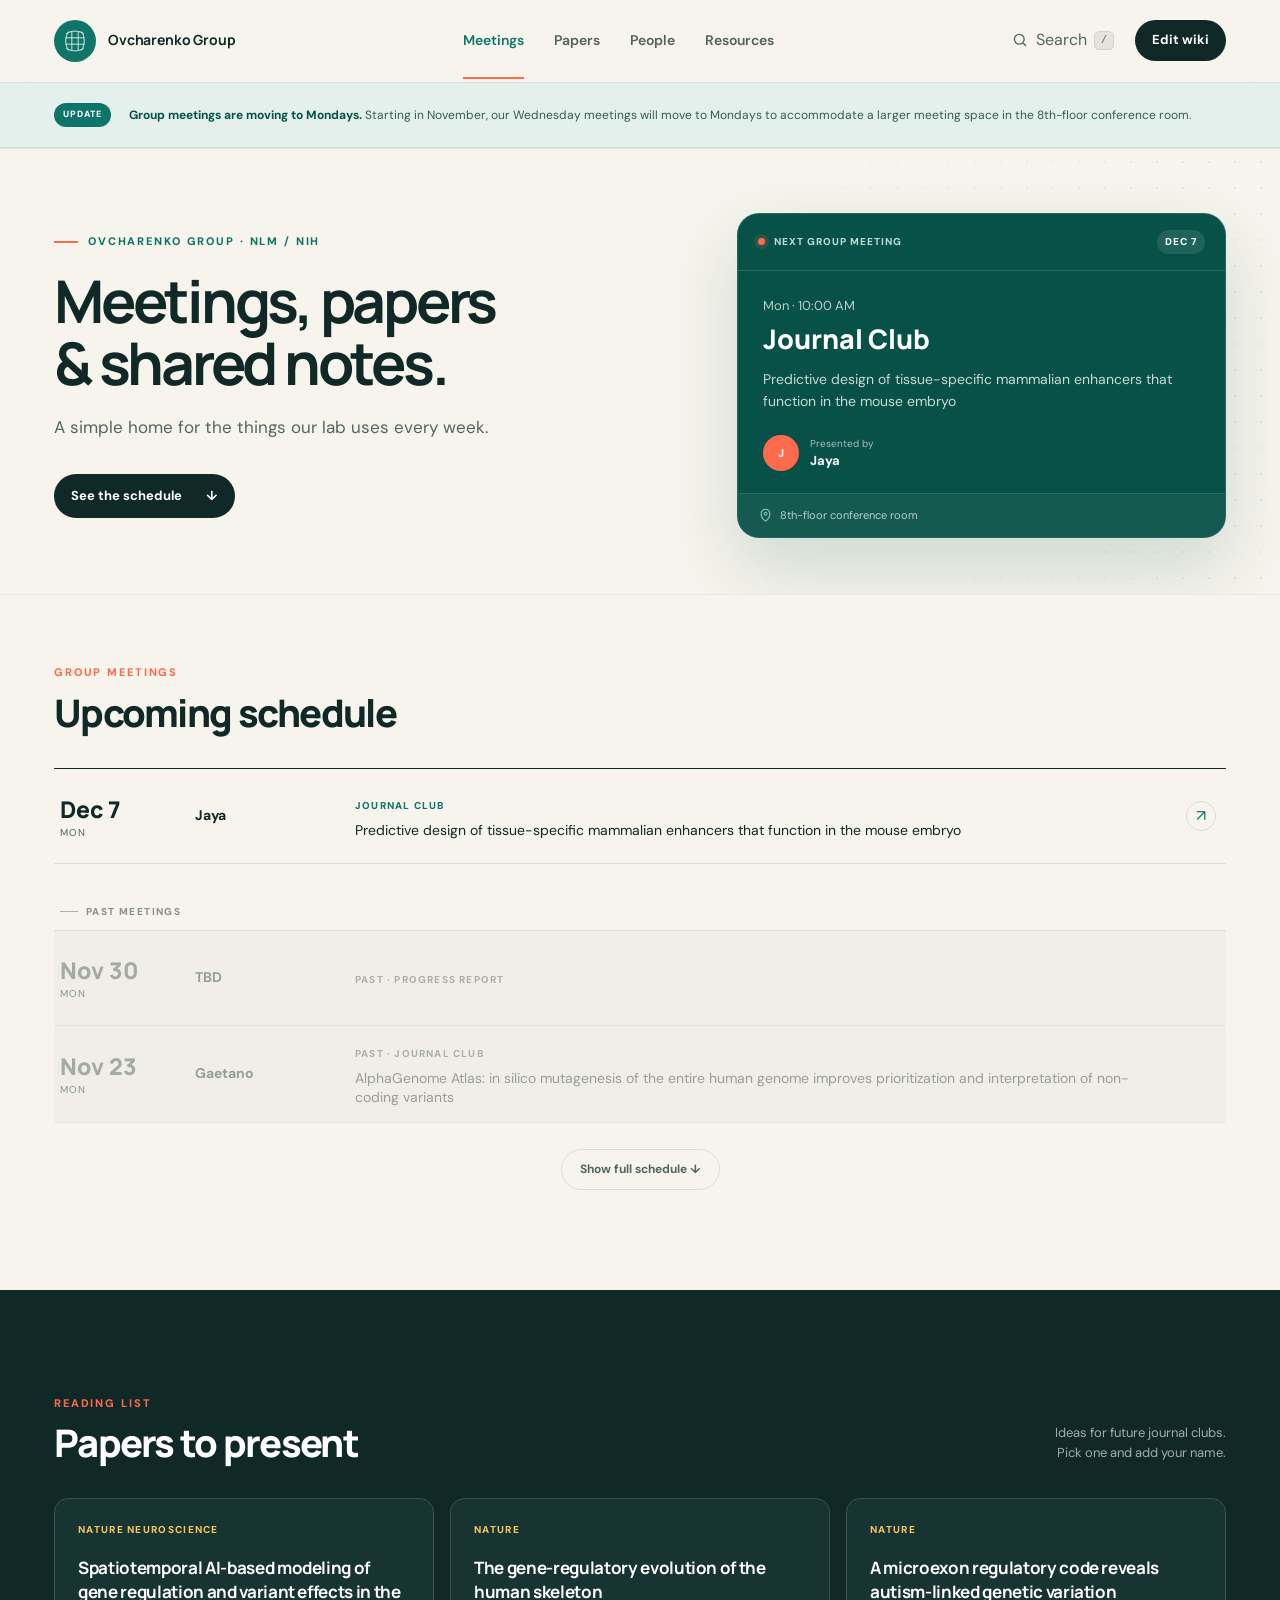
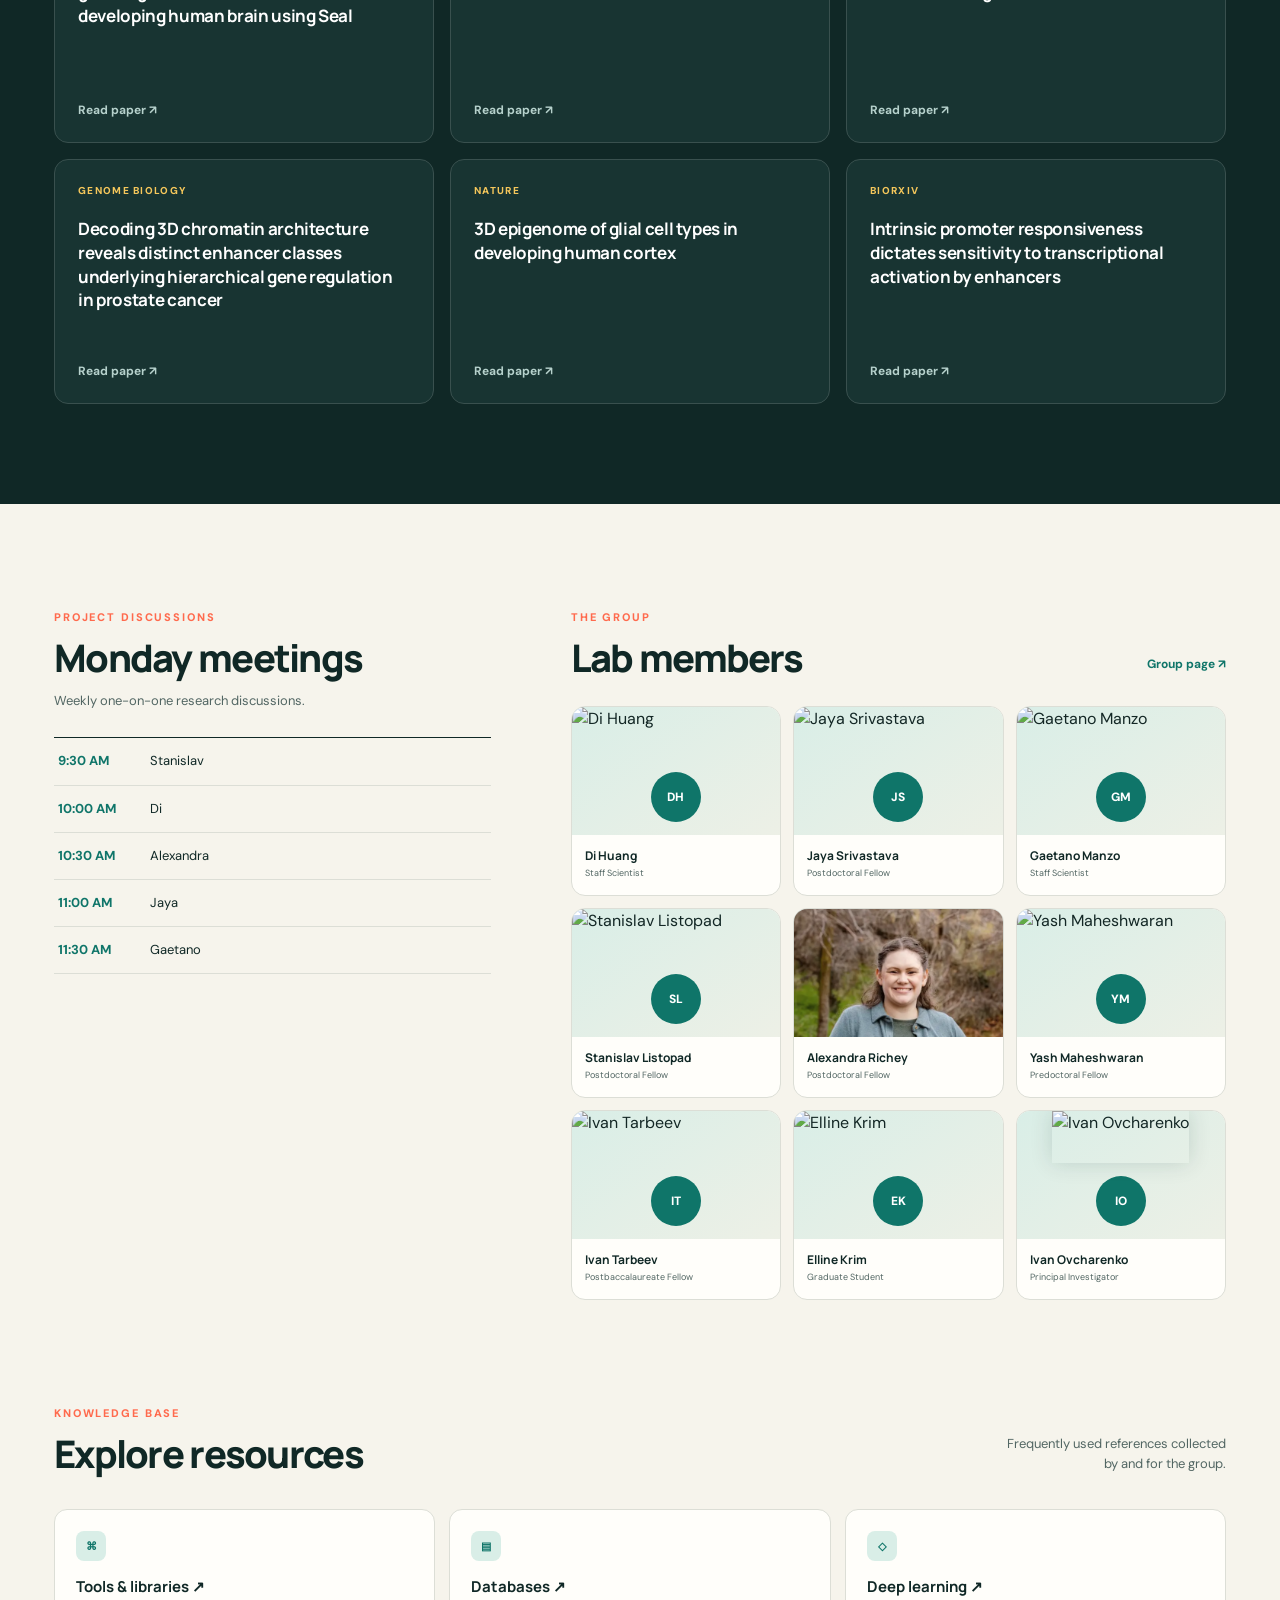
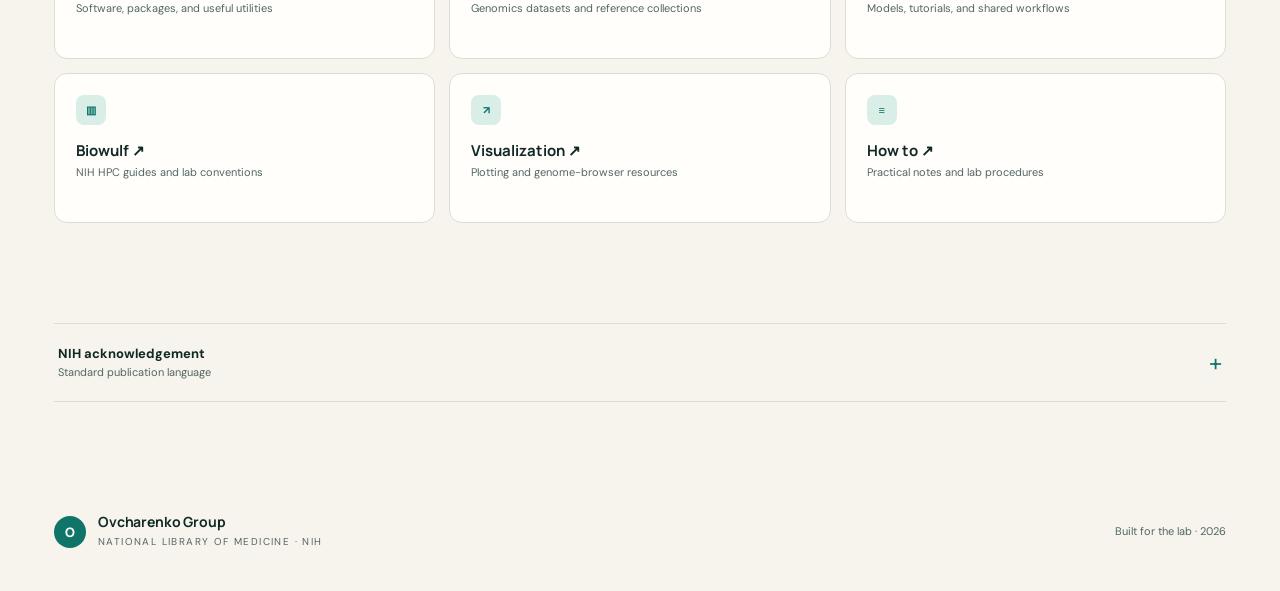
==== index.html @ a14259c6 "Show Ivan Ovcharenko full portrait" ====
<!doctype html>
<html lang="en">
  <head>
    <meta charset="UTF-8" />
    <meta name="viewport" content="width=device-width, initial-scale=1.0" />
    <meta name="description" content="Ovcharenko Group internal knowledge hub and meeting schedule." />
    <title>Ovcharenko Group Wiki</title>
    <link rel="preconnect" href="https://fonts.googleapis.com" />
    <link rel="preconnect" href="https://fonts.gstatic.com" crossorigin />
    <link href="https://fonts.googleapis.com/css2?family=DM+Sans:wght@400;500;600;700&family=Manrope:wght@600;700;800&display=swap" rel="stylesheet" />
    <link rel="stylesheet" href="styles.css?v=7" />
  </head>
  <body>
    <a class="skip-link" href="#main">Skip to content</a>
    <div class="site-shell">
      <header class="topbar">
        <a class="brand" href="#top" aria-label="Ovcharenko Group Wiki home">
          <span class="brand-mark" aria-hidden="true">
            <svg viewBox="0 0 44 44" role="img"><path d="M8 11c7-6 21-6 28 0M8 33c7 6 21 6 28 0M12 7c-6 8-6 22 0 30M32 7c6 8 6 22 0 30M7 17h30M7 27h30M17 7v30M27 7v30" /></svg>
          </span>
          <span><strong>Ovcharenko Group</strong></span>
        </a>
        <nav class="desktop-nav" aria-label="Primary navigation">
          <a class="active" href="#meetings">Meetings</a>
          <a href="#papers">Papers</a>
          <a href="#people">People</a>
          <a href="#resources">Resources</a>
        </nav>
        <div class="top-actions">
          <button class="search-trigger" id="search-trigger" type="button" aria-label="Search the wiki">
            <svg viewBox="0 0 24 24" aria-hidden="true"><circle cx="11" cy="11" r="6.5"/><path d="m16 16 4 4"/></svg>
            <span>Search</span><kbd>/</kbd>
          </button>
          <a class="edit-button" href="admin/">Edit wiki</a>
          <button class="menu-button" id="menu-button" type="button" aria-expanded="false" aria-controls="mobile-nav" aria-label="Open menu">
            <span></span><span></span><span></span>
          </button>
        </div>
      </header>

      <nav class="mobile-nav" id="mobile-nav" aria-label="Mobile navigation" hidden>
        <a href="#meetings">Meetings</a><a href="#papers">Papers</a><a href="#people">People</a><a href="#resources">Resources</a>
      </nav>

      <aside class="announcement" aria-label="Schedule update">
        <div class="announcement-inner">
          <span class="announcement-label">Update</span>
          <p><strong>Group meetings are moving to Mondays.</strong> Starting in November, our Wednesday meetings will move to Mondays to accommodate a larger meeting space in the 8th-floor conference room.</p>
        </div>
      </aside>

      <main id="main">
        <section class="hero" id="top">
          <div class="hero-copy">
            <span class="eyebrow"><span></span> Ovcharenko Group · NLM / NIH</span>
            <h1>Meetings, papers<br />&amp; shared notes.</h1>
            <p>A simple home for the things our lab uses every week.</p>
            <div class="hero-links">
              <a class="primary-button" href="#meetings">See the schedule <span aria-hidden="true">↓</span></a>
            </div>
          </div>
          <aside class="next-card" aria-labelledby="next-meeting-title">
            <div class="next-card-top">
              <span class="live-dot"></span>
              <span>Next group meeting</span>
              <span class="date-chip" id="next-date-chip">OCT 28</span>
            </div>
            <div class="next-card-body">
              <p class="meeting-time" id="next-meeting-time">Wednesday · 10:00 AM</p>
              <h2 id="next-meeting-title">Journal Club</h2>
              <p class="paper-title" id="next-paper-title">Functional dissection of complex trait variants at single-nucleotide resolution</p>
              <div class="presenter-row">
                <span class="avatar" id="next-avatar">DH</span>
                <div><small>Presented by</small><strong id="next-presenter">Di</strong></div>
              </div>
            </div>
            <div class="next-card-footer" id="next-location-footer">
              <span><svg viewBox="0 0 24 24" aria-hidden="true"><path d="M12 21s7-5 7-12a7 7 0 1 0-14 0c0 7 7 12 7 12Z"/><circle cx="12" cy="9" r="2.2"/></svg><span id="next-location">6th floor conference room</span></span>
            </div>
          </aside>
          <div class="ambient-grid" aria-hidden="true"></div>
        </section>

        <section class="content-section meetings-section" id="meetings">
          <div class="section-heading">
            <div><span class="section-kicker">Group meetings</span><h2>Upcoming schedule</h2></div>
          </div>
          <div class="meeting-list" id="meeting-list" aria-live="polite"></div>
          <button class="show-all" id="show-all-meetings" type="button">Show full schedule <span>↓</span></button>
        </section>

        <section class="content-section papers-section" id="papers">
          <div class="section-heading light">
            <div><span class="section-kicker">Reading list</span><h2>Papers to present</h2></div>
            <p>Ideas for future journal clubs.<br />Pick one and add your name.</p>
          </div>
          <div class="paper-grid" id="paper-grid"></div>
        </section>

        <section class="content-section split-section" id="project-meetings">
          <div class="project-panel">
            <span class="section-kicker">Project discussions</span>
            <h2>Monday meetings</h2>
            <p>Weekly one-on-one research discussions.</p>
            <div class="project-list" id="project-list"></div>
          </div>
          <div class="people-panel" id="people">
            <div class="people-heading"><div><span class="section-kicker">The group</span><h2>Lab members</h2></div><a href="https://www.ncbi.nlm.nih.gov/CBBresearch/Ovcharenko/group_members.shtml">Group page ↗</a></div>
            <div class="people-grid" id="people-grid"></div>
          </div>
        </section>

        <section class="content-section resources-section" id="resources">
          <div class="section-heading">
            <div><span class="section-kicker">Knowledge base</span><h2>Explore resources</h2></div>
            <p>Frequently used references collected<br />by and for the group.</p>
          </div>
          <div class="resource-grid" id="resource-grid"></div>
        </section>

        <section class="acknowledgement">
          <button type="button" id="ack-toggle" aria-expanded="false" aria-controls="ack-text">
            <span><strong>NIH acknowledgement</strong><small>Standard publication language</small></span><span aria-hidden="true">+</span>
          </button>
          <p id="ack-text" hidden>This research was supported [in part] by the Intramural Research Program of the National Institutes of Health (NIH). The contributions of the NIH author(s) are considered Works of the United States Government. The findings and conclusions presented in this paper are those of the author(s) and do not necessarily reflect the views of the NIH or the U.S. Department of Health and Human Services.</p>
        </section>
      </main>

      <footer>
        <div class="brand footer-brand"><span class="brand-mark" aria-hidden="true">O</span><span><strong>Ovcharenko Group</strong><small>National Library of Medicine · NIH</small></span></div>
        <p>Built for the lab · <span id="year"></span></p>
      </footer>
    </div>

    <dialog class="search-dialog" id="search-dialog">
      <div class="search-box">
        <svg viewBox="0 0 24 24" aria-hidden="true"><circle cx="11" cy="11" r="6.5"/><path d="m16 16 4 4"/></svg>
        <input id="search-input" type="search" placeholder="Search meetings, papers, people, resources…" autocomplete="off" />
        <button id="search-close" type="button" aria-label="Close search">×</button>
      </div>
      <div class="search-results" id="search-results"><p>Start typing to search across the wiki.</p></div>
    </dialog>
    <script src="app.js?v=8" defer></script>
  </body>
</html>
---- styles.css ----
:root {
  --ink: #102826;
  --ink-soft: #526663;
  --paper: #f6f4ec;
  --white: #fffefa;
  --green: #0f7569;
  --green-dark: #075148;
  --mint: #d9eee7;
  --coral: #ff6a4d;
  --line: #dcded6;
  --yellow: #f5c75b;
  --shadow: 0 24px 60px rgba(14, 50, 45, .13);
  --radius: 22px;
}

* { box-sizing: border-box; }
html { scroll-behavior: smooth; scroll-padding-top: 96px; }
body { margin: 0; color: var(--ink); background: var(--paper); font-family: "DM Sans", sans-serif; font-size: 16px; line-height: 1.55; }
a { color: inherit; text-decoration: none; }
button, input { font: inherit; }
button { color: inherit; }
.skip-link { position: fixed; z-index: 99; left: 16px; top: -60px; padding: 10px 16px; background: var(--ink); color: white; border-radius: 8px; }
.skip-link:focus { top: 16px; }
.site-shell { overflow-x: clip; }
.topbar { position: sticky; top: 0; z-index: 50; height: 82px; margin: auto; padding: 0 max(34px, calc((100vw - 1172px) / 2)); display: flex; align-items: center; justify-content: space-between; gap: 28px; background: rgba(246,244,236,.92); border-bottom: 1px solid transparent; backdrop-filter: blur(16px); -webkit-backdrop-filter: blur(16px); transition: box-shadow .25s ease, border-color .25s ease, background .25s ease; }
.topbar.scrolled { background: rgba(255,254,250,.9); border-bottom-color: rgba(16,40,38,.09); box-shadow: 0 10px 28px rgba(14,50,45,.07); }
.brand { display: flex; align-items: center; gap: 12px; min-width: max-content; }
.brand-mark { width: 42px; height: 42px; border-radius: 50%; display: grid; place-items: center; background: var(--green); color: white; font-family: Manrope; font-weight: 800; }
.brand-mark svg { width: 28px; fill: none; stroke: currentColor; stroke-width: 1.25; }
.brand strong, .brand small { display: block; }
.brand strong { font: 700 14px/1.2 Manrope, sans-serif; letter-spacing: -.01em; }
.brand small { margin-top: 3px; color: var(--ink-soft); font-size: 10px; text-transform: uppercase; letter-spacing: .14em; }
.desktop-nav { display: flex; gap: 30px; align-items: center; }
.desktop-nav a { padding: 28px 0 25px; border-bottom: 2px solid transparent; color: #52605e; font-weight: 600; font-size: 14px; }
.desktop-nav a:hover, .desktop-nav a.active { color: var(--green); border-color: var(--coral); }
.top-actions { display: flex; align-items: center; gap: 12px; }
.search-trigger { border: 0; background: transparent; display: flex; align-items: center; gap: 7px; cursor: pointer; padding: 9px; color: var(--ink-soft); }
.search-trigger svg { width: 18px; fill: none; stroke: currentColor; stroke-width: 1.8; }
kbd { padding: 1px 6px; background: #e5e4dc; border: 1px solid #d3d3ca; border-radius: 5px; font-size: 10px; }
.edit-button { padding: 10px 17px; border-radius: 999px; background: var(--ink); color: white; font-size: 13px; font-weight: 700; transition: .2s; }
.edit-button:hover { background: var(--green); transform: translateY(-1px); }
.menu-button { display: none; border: 0; background: transparent; width: 42px; padding: 8px; cursor: pointer; }
.menu-button span { display: block; height: 2px; margin: 5px; background: var(--ink); }
.mobile-nav { padding: 18px 28px 24px; background: var(--white); border-top: 1px solid var(--line); }
.mobile-nav a { display: block; padding: 10px 0; font-weight: 600; }
.announcement { padding: 0 max(34px, calc((100vw - 1172px) / 2)); background: #e4f0eb; border-top: 1px solid rgba(15,117,105,.1); border-bottom: 1px solid rgba(15,117,105,.14); }
.announcement-inner { min-height: 64px; display: flex; align-items: center; gap: 18px; }
.announcement-label { flex: 0 0 auto; padding: 5px 9px; border-radius: 999px; background: var(--green); color: white; font-size: 9px; font-weight: 800; letter-spacing: .12em; text-transform: uppercase; }
.announcement p { margin: 0; color: #355b56; font-size: 12px; line-height: 1.5; }
.announcement strong { color: var(--green-dark); }

.hero { position: relative; min-height: 0; padding: 64px max(34px, calc((100vw - 1172px) / 2)) 56px; display: grid; grid-template-columns: 1.08fr .92fr; gap: 110px; align-items: center; background: var(--paper); color: var(--ink); overflow: hidden; border-top: 1px solid rgba(16,40,38,.08); border-bottom: 1px solid rgba(16,40,38,.06); }
.hero-copy, .next-card { position: relative; z-index: 2; }
.eyebrow, .section-kicker { font-size: 11px; font-weight: 800; letter-spacing: .17em; text-transform: uppercase; }
.eyebrow { display: flex; align-items: center; gap: 10px; color: var(--green); }
.eyebrow span { width: 24px; height: 2px; background: var(--coral); }
.hero h1 { max-width: 700px; margin: 20px 0 20px; font: 700 clamp(43px, 4.6vw, 66px)/1.05 Manrope, sans-serif; letter-spacing: -.055em; }
.hero h1 em { color: var(--green); font-style: normal; }
.hero-copy > p { max-width: 510px; margin: 0; color: var(--ink-soft); font-size: 17px; }
.hero-links { display: flex; align-items: center; gap: 28px; margin-top: 34px; }
.primary-button { display: inline-flex; align-items: center; gap: 24px; padding: 12px 17px; border-radius: 999px; background: var(--ink); color: white; font-weight: 700; font-size: 13px; box-shadow: none; transition: transform .25s ease, background .25s ease; }
.primary-button:hover { background: var(--green); transform: translateY(-2px); }
.text-button { padding: 10px 0; border: 0; border-bottom: 1px solid #a9b3ae; background: transparent; color: var(--ink); font-weight: 600; cursor: pointer; }
.next-card { border: 1px solid rgba(255,255,255,.12); border-radius: var(--radius); background: var(--green-dark); color: white; box-shadow: 0 30px 70px rgba(7,81,72,.16); overflow: hidden; transform: none; transition: transform .35s ease, box-shadow .35s ease; }
.next-card:hover { transform: translateY(-5px); box-shadow: 0 38px 85px rgba(7,81,72,.22); }
.next-card-top { display: flex; align-items: center; gap: 9px; padding: 16px 20px; border-bottom: 1px solid rgba(255,255,255,.13); color: #b8ded7; text-transform: uppercase; letter-spacing: .1em; font-size: 10px; font-weight: 800; }
.live-dot { width: 7px; height: 7px; border-radius: 50%; background: var(--coral); box-shadow: 0 0 0 4px rgba(255,106,77,.14); }
.date-chip { margin-left: auto; padding: 4px 8px; background: rgba(255,255,255,.1); color: white; border-radius: 999px; }
.next-card-body { padding: 25px 25px 22px; }
.meeting-time { margin: 0 0 7px; color: #b8cfcb; font-size: 13px; }
.next-card h2 { margin: 0; font: 800 27px/1.2 Manrope, sans-serif; }
.paper-title { margin: 14px 0 23px; color: #c8d9d6; font-size: 14px; line-height: 1.55; }
.presenter-row { display: flex; align-items: center; gap: 11px; }
.avatar { width: 36px; height: 36px; display: grid; place-items: center; border-radius: 50%; background: var(--coral); color: white; font-size: 11px; font-weight: 800; }
.presenter-row small, .presenter-row strong { display: block; }
.presenter-row small { color: #a6bfba; font-size: 10px; }
.presenter-row strong { font-size: 13px; }
.next-card-footer { padding: 13px 20px; background: rgba(255,255,255,.05); border-top: 1px solid rgba(255,255,255,.1); color: #b8cfcb; font-size: 11px; }
.next-card-footer span { display: flex; align-items: center; gap: 7px; }
.next-card-footer svg { width: 15px; fill: none; stroke: #8fc3ba; stroke-width: 1.7; }
.ambient-grid { position: absolute; inset: 0; pointer-events: none; opacity: .55; background-image: radial-gradient(rgba(15,117,105,.18) 1px, transparent 1px); background-size: 26px 26px; mask-image: linear-gradient(90deg, transparent 0%, transparent 48%, #000 100%); }

.content-section { max-width: 1172px; margin: auto; padding: 100px 0; }
.meetings-section { padding-top: 64px; }
.section-heading { display: flex; justify-content: space-between; align-items: end; margin-bottom: 35px; }
.section-kicker { color: var(--coral); }
.section-heading h2, .project-panel h2, .people-heading h2 { margin: 8px 0 0; font: 800 38px/1.08 Manrope, sans-serif; letter-spacing: -.045em; }
.section-heading > p { margin: 0; color: var(--ink-soft); font-size: 13px; text-align: right; }
.meeting-list { border-top: 1px solid var(--ink); }
.meeting-row { display: grid; grid-template-columns: 115px 140px 1fr 34px; gap: 20px; align-items: center; min-height: 95px; padding: 14px 6px; border-bottom: 1px solid var(--line); }
.meeting-row.is-past { position: relative; opacity: .68; background: rgba(16,40,38,.035); color: #687673; }
.meeting-row.is-past .date-block strong { color: #7e8986; }
.meeting-row.is-past .meeting-info small { color: #89918f; }
.meeting-row.is-past .meeting-link { background: var(--paper); }
.schedule-divider { padding: 31px 6px 10px; border-bottom: 1px solid var(--line); }
.schedule-divider span { display: inline-flex; align-items: center; gap: 8px; color: #89918f; font-size: 10px; font-weight: 800; letter-spacing: .14em; text-transform: uppercase; }
.schedule-divider span::before { content: ""; width: 18px; height: 1px; background: #abb3b0; }
.empty-schedule { padding: 28px 6px; border-bottom: 1px solid var(--line); color: var(--ink-soft); font-size: 13px; }
.date-block strong, .date-block small { display: block; }.date-block strong { font: 800 23px Manrope; }.date-block small { color: var(--ink-soft); font-size: 10px; text-transform: uppercase; letter-spacing: .1em; }
.meeting-person { font-weight: 700; font-size: 14px; }
.meeting-info small { color: var(--green); font-size: 10px; text-transform: uppercase; letter-spacing: .12em; font-weight: 800; }
.meeting-info p { margin: 4px 0 0; font-size: 14px; line-height: 1.4; }
.meeting-link { width: 30px; height: 30px; display: grid; place-items: center; border: 1px solid var(--line); border-radius: 50%; color: var(--green); }
.meeting-link:hover { color: white; background: var(--green); }
.show-all { margin: 26px auto 0; display: block; padding: 10px 18px; border: 1px solid var(--line); background: transparent; border-radius: 999px; color: var(--ink-soft); font-size: 12px; font-weight: 700; cursor: pointer; }
.show-all:hover { border-color: var(--green); color: var(--green); }

.papers-section { max-width: none; padding-left: max(34px, calc((100vw - 1172px) / 2)); padding-right: max(34px, calc((100vw - 1172px) / 2)); background: var(--ink); color: white; }
.section-heading.light > p { color: #9cafac; }.section-heading.light h2 { color: white; }
.paper-grid { display: grid; grid-template-columns: repeat(3, 1fr); gap: 16px; }
.paper-card { min-height: 245px; padding: 23px; display: flex; flex-direction: column; border: 1px solid #39504e; border-radius: 14px; background: #183432; transition: .25s; }
.paper-card:hover { transform: translateY(-4px); border-color: #658b85; background: #1b3d3a; }
.paper-card > span { color: var(--yellow); font-size: 10px; font-weight: 800; letter-spacing: .13em; text-transform: uppercase; }
.paper-card h3 { margin: 18px 0; font: 700 17px/1.4 Manrope; letter-spacing: -.02em; }
.paper-card a { margin-top: auto; color: #b6d1cc; font-size: 12px; font-weight: 700; }.paper-card a:hover { color: white; }

.split-section { display: grid; grid-template-columns: .8fr 1.2fr; gap: 80px; }
.project-panel > p { color: var(--ink-soft); font-size: 13px; }
.project-list { margin-top: 26px; border-top: 1px solid var(--ink); }
.project-row { display: grid; grid-template-columns: 92px 1fr; padding: 13px 4px; border-bottom: 1px solid var(--line); font-size: 13px; }.project-row strong { color: var(--green); }
.people-heading { display: flex; align-items: end; justify-content: space-between; }.people-heading > a { padding-bottom: 5px; color: var(--green); font-size: 12px; font-weight: 700; }
.people-grid { margin-top: 28px; display: grid; grid-template-columns: repeat(3, 1fr); gap: 12px; }
.person { min-height: 190px; border: 1px solid var(--line); border-radius: 14px; background: var(--white); overflow: hidden; transition: transform .3s ease, box-shadow .3s ease, border-color .3s ease; }
.person:hover { transform: translateY(-4px); border-color: #bbc9c5; box-shadow: 0 16px 34px rgba(14,50,45,.09); }
.person-photo-wrap { position: relative; width: 100%; height: 128px; background: linear-gradient(145deg, var(--mint), #edf0e6); display: grid; place-items: center; overflow: hidden; }
.person-photo { width: 100%; height: 100%; display: block; object-fit: cover; object-position: center 28%; filter: saturate(.84); transition: transform .5s ease, filter .4s ease; }
.person-photo-wrap--portrait::before { content: ""; position: absolute; inset: -12px; background: url("https://www.ncbi.nlm.nih.gov/CBBresearch/Ovcharenko/images/ivan_ovcharenko.jpg") center 48% / cover no-repeat; filter: blur(12px) saturate(.65); opacity: .42; }
.person-photo-wrap--portrait .person-photo { position: relative; z-index: 1; width: auto; max-width: 82%; height: 100%; object-fit: contain; object-position: center; box-shadow: 0 0 22px rgba(14,50,45,.16); }
.person:hover .person-photo { transform: scale(1.035); filter: saturate(1); }
.person-avatar { width: 50px; height: 50px; display: grid; place-items: center; border-radius: 50%; background: var(--green); color: white; font-size: 12px; font-weight: 800; }
.person-details { padding: 12px 13px 14px; }.person-details strong, .person-details small { display: block; }.person-details strong { font: 700 12px Manrope; }.person-details small { margin-top: 3px; color: var(--ink-soft); font-size: 9px; }

.resources-section { padding-top: 0; }
.resource-grid { display: grid; grid-template-columns: repeat(3, 1fr); gap: 14px; }
.resource-card { min-height: 150px; padding: 21px; border: 1px solid var(--line); border-radius: 13px; background: var(--white); transition: .2s; }
.resource-card:hover { border-color: var(--green); box-shadow: 0 12px 28px rgba(12,67,60,.08); transform: translateY(-2px); }
.resource-card b { display: inline-grid; place-items: center; width: 30px; height: 30px; border-radius: 8px; background: var(--mint); color: var(--green); font-size: 11px; }
.resource-card h3 { margin: 15px 0 3px; font: 700 15px Manrope; }.resource-card p { margin: 0; color: var(--ink-soft); font-size: 11px; }
.acknowledgement { max-width: 1172px; margin: 0 auto 80px; border-top: 1px solid var(--line); border-bottom: 1px solid var(--line); }
.acknowledgement button { width: 100%; display: flex; justify-content: space-between; align-items: center; padding: 20px 4px; border: 0; background: transparent; text-align: left; cursor: pointer; }.acknowledgement strong, .acknowledgement small { display: block; }.acknowledgement strong { font-size: 13px; }.acknowledgement small { color: var(--ink-soft); font-size: 11px; }.acknowledgement button > span:last-child { font-size: 24px; color: var(--green); }.acknowledgement p { max-width: 900px; margin: 0; padding: 0 4px 24px; color: var(--ink-soft); font-size: 12px; }
footer { max-width: 1172px; margin: auto; padding: 30px 0 40px; display: flex; justify-content: space-between; align-items: center; }footer p { color: var(--ink-soft); font-size: 11px; }.footer-brand .brand-mark { width: 32px; height: 32px; font-size: 13px; }
.reveal { opacity: 0; transform: translateY(18px); transition: opacity .7s ease, transform .7s ease; }.reveal.is-visible { opacity: 1; transform: translateY(0); }

.search-dialog { width: min(680px, calc(100vw - 28px)); max-height: 75vh; margin-top: 11vh; padding: 0; border: 0; border-radius: 16px; background: var(--white); box-shadow: var(--shadow); }.search-dialog::backdrop { background: rgba(4, 28, 25, .76); backdrop-filter: blur(5px); }.search-box { height: 70px; display: grid; grid-template-columns: 24px 1fr 34px; align-items: center; gap: 12px; padding: 0 20px; border-bottom: 1px solid var(--line); }.search-box svg { width: 22px; fill: none; stroke: var(--green); stroke-width: 1.8; }.search-box input { width: 100%; border: 0; outline: 0; background: transparent; font-size: 17px; }.search-box button { border: 0; background: transparent; font-size: 26px; cursor: pointer; }.search-results { padding: 16px 20px 24px; max-height: 55vh; overflow: auto; }.search-results > p { color: var(--ink-soft); font-size: 13px; }.search-result { display: block; padding: 13px 4px; border-bottom: 1px solid var(--line); }.search-result small { display: block; color: var(--coral); text-transform: uppercase; letter-spacing: .1em; font-size: 9px; font-weight: 800; }.search-result strong { display: block; margin-top: 3px; font-size: 13px; }

@media (max-width: 900px) {
  .desktop-nav, .search-trigger span, .search-trigger kbd { display: none; }.menu-button { display: block; }.hero { grid-template-columns: 1fr; gap: 46px; padding-top: 65px; padding-bottom: 85px; }.next-card { max-width: 520px; transform: none; }.ambient-grid { mask-image: linear-gradient(180deg, transparent 0%, #000 100%); }.content-section, .acknowledgement, footer { margin-left: 28px; margin-right: 28px; }.papers-section { margin: 0; }.paper-grid { grid-template-columns: repeat(2, 1fr); }.split-section { grid-template-columns: 1fr; gap: 60px; }.resource-grid { grid-template-columns: repeat(2, 1fr); }
}
@media (max-width: 580px) {
  .topbar { height: 70px; padding: 0 18px; }.brand small, .edit-button { display: none; }.announcement { padding: 14px 20px; }.announcement-inner { min-height: 0; align-items: flex-start; gap: 10px; }.announcement p { font-size: 11px; }.hero { padding: 54px 22px 76px; }.hero h1 { font-size: 43px; }.hero-copy > p { font-size: 16px; }.hero-links { align-items: flex-start; flex-direction: column; gap: 14px; }.next-card-body { padding: 21px; }.content-section { padding: 74px 0; margin-left: 20px; margin-right: 20px; }.section-heading { align-items: flex-start; gap: 16px; }.section-heading > p { display: none; }.section-heading h2, .project-panel h2, .people-heading h2 { font-size: 31px; }.meeting-row { grid-template-columns: 77px 1fr 28px; gap: 12px; }.meeting-person { grid-column: 2; grid-row: 1; align-self: start; margin-top: 2px; }.meeting-info { grid-column: 1 / 4; padding-top: 3px; }.meeting-link { grid-column: 3; grid-row: 1; }.date-block strong { font-size: 18px; }.paper-grid, .people-grid, .resource-grid { grid-template-columns: 1fr; }.paper-card { min-height: 205px; }.people-grid { grid-template-columns: repeat(2, 1fr); }.person { min-height: 70px; }.acknowledgement, footer { margin-left: 20px; margin-right: 20px; }.footer-brand small { display: block; }footer { align-items: flex-start; flex-direction: column; gap: 18px; }
}
@media (prefers-reduced-motion: reduce) { * { scroll-behavior: auto !important; transition: none !important; }.reveal { opacity: 1; transform: none; } }
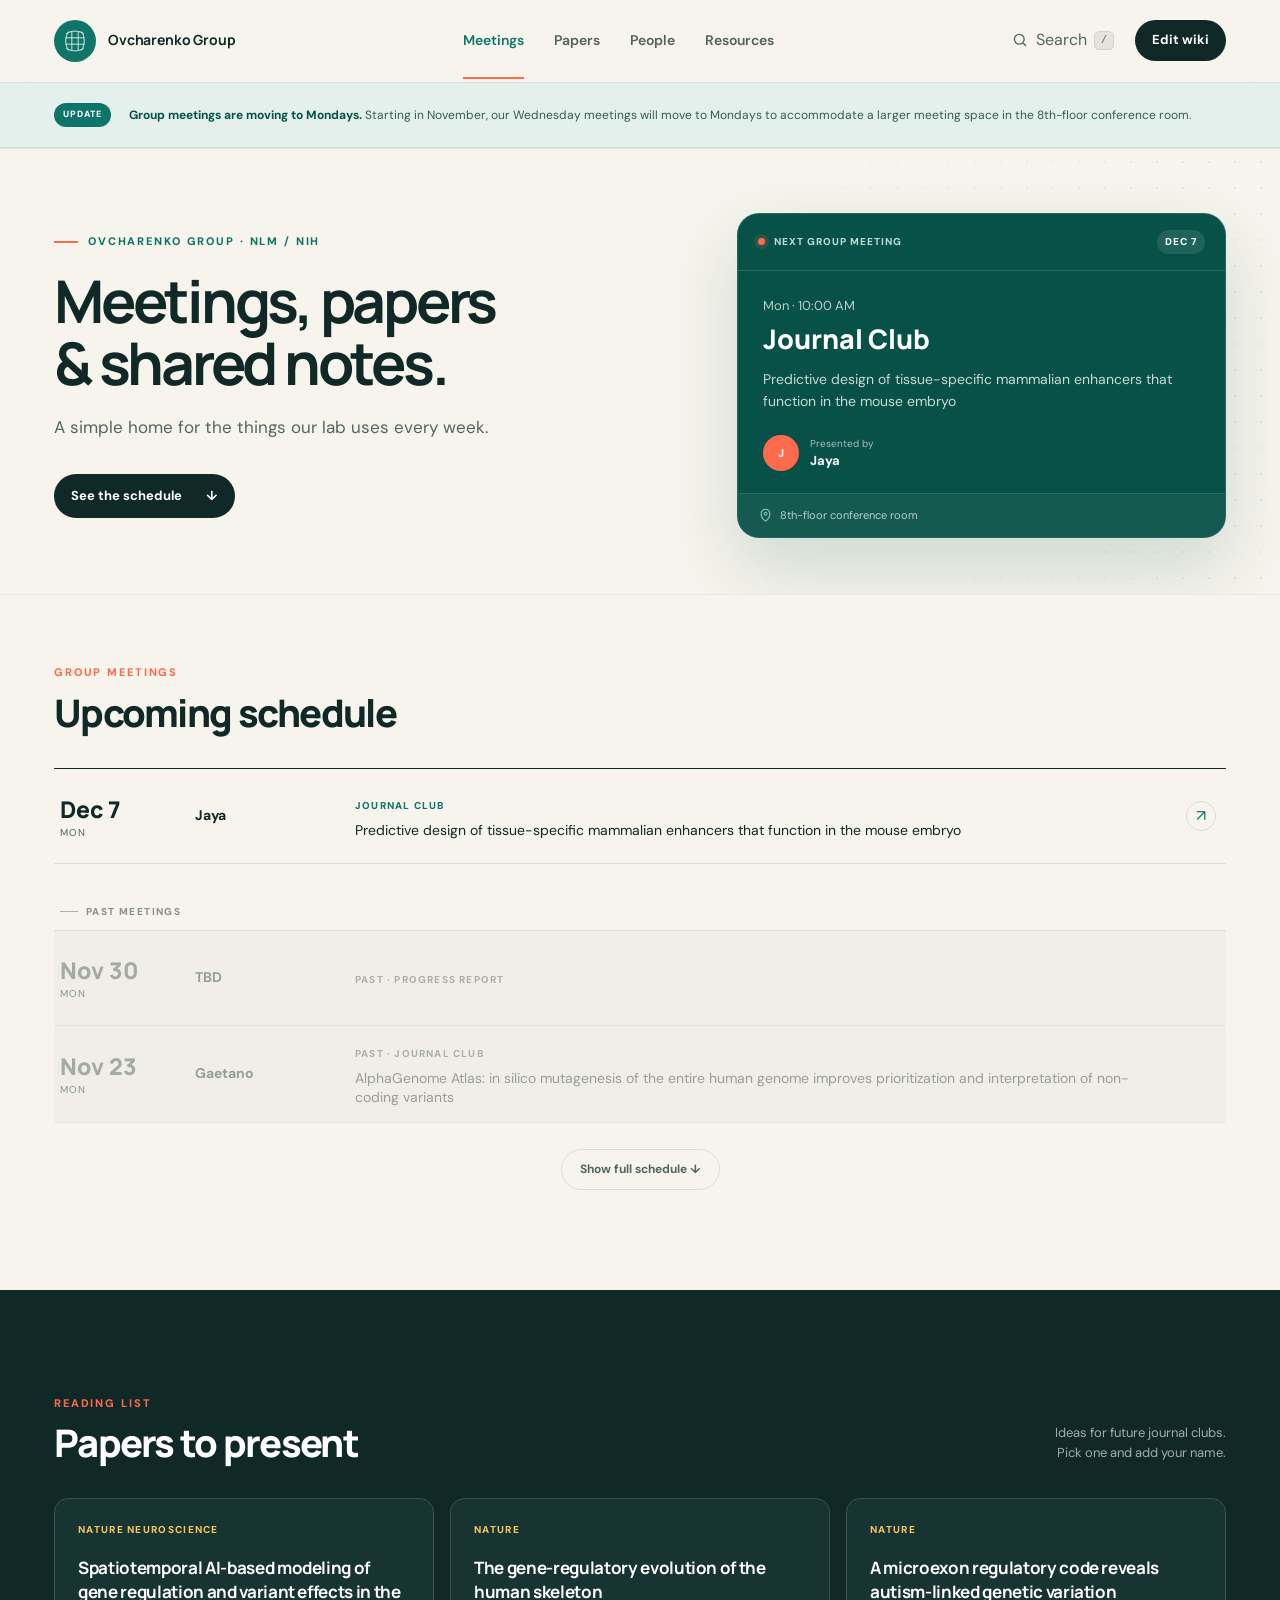
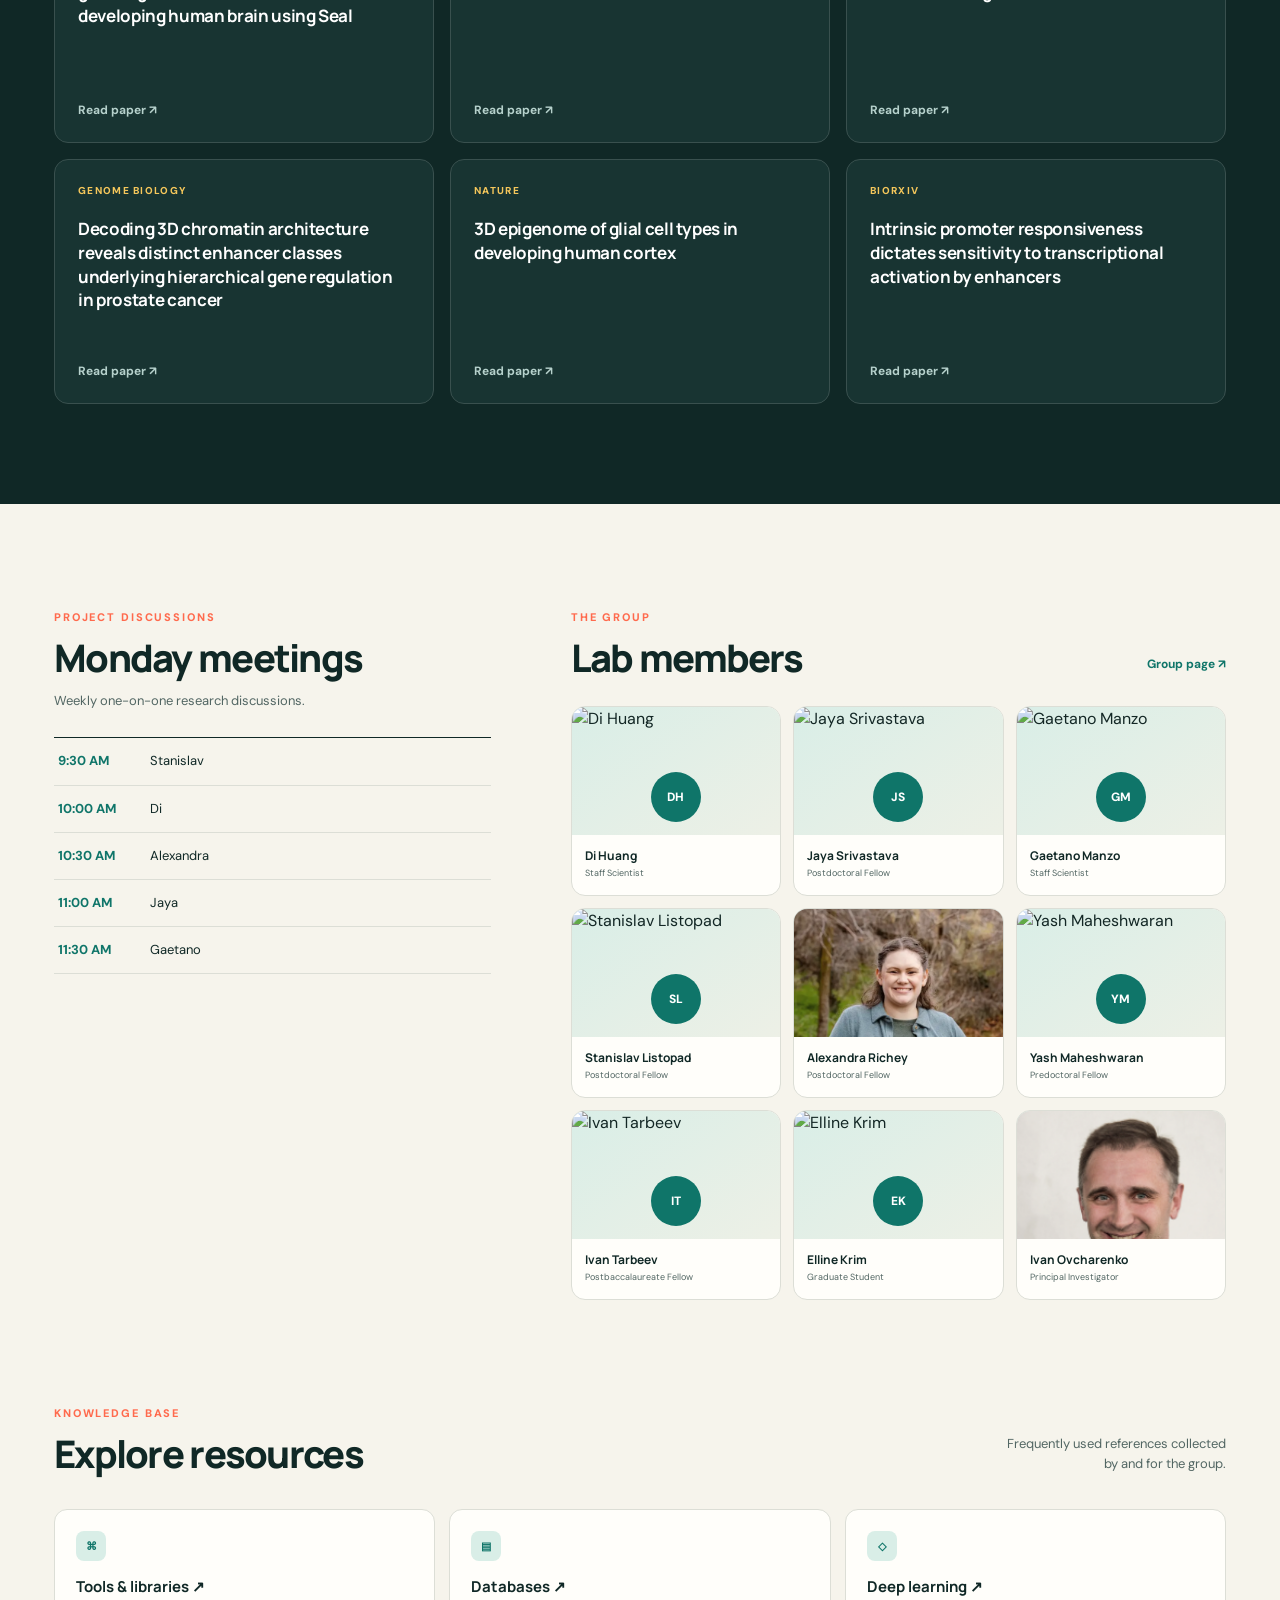
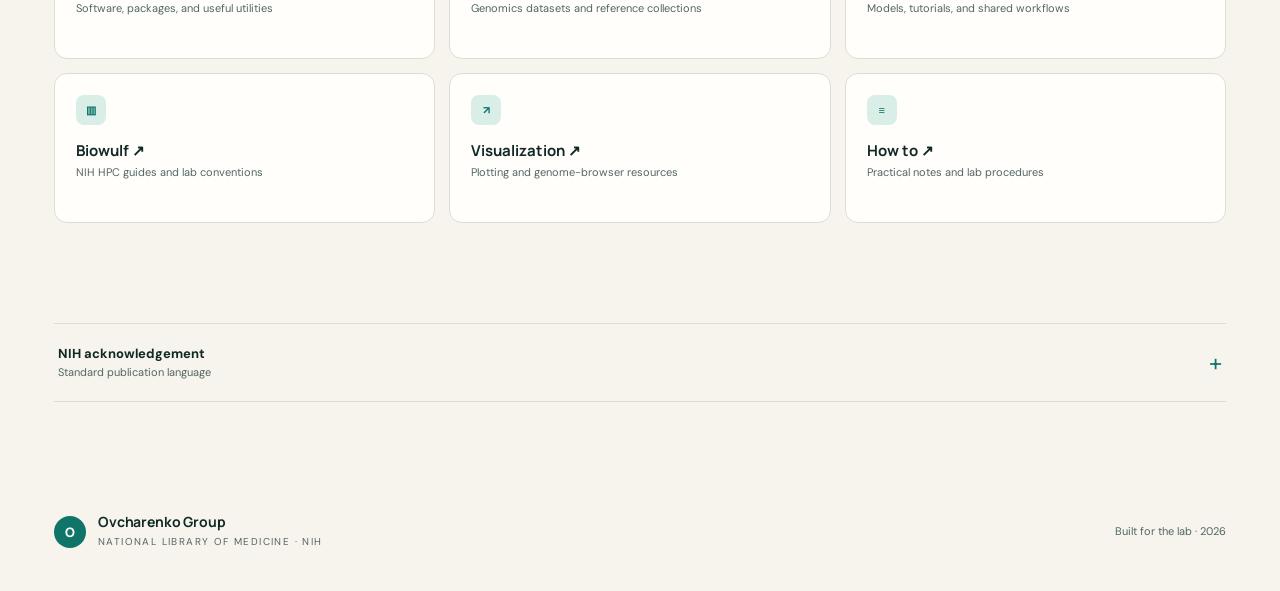
==== commit 4ade9ca0: "Use supplied Ivan Ovcharenko photo" ====
--- a/index.html
+++ b/index.html
@@ -8,7 +8,7 @@
     <link rel="preconnect" href="https://fonts.googleapis.com" />
     <link rel="preconnect" href="https://fonts.gstatic.com" crossorigin />
     <link href="https://fonts.googleapis.com/css2?family=DM+Sans:wght@400;500;600;700&family=Manrope:wght@600;700;800&display=swap" rel="stylesheet" />
-    <link rel="stylesheet" href="styles.css?v=7" />
+    <link rel="stylesheet" href="styles.css?v=8" />
   </head>
   <body>
     <a class="skip-link" href="#main">Skip to content</a>
@@ -140,6 +140,6 @@
       </div>
       <div class="search-results" id="search-results"><p>Start typing to search across the wiki.</p></div>
     </dialog>
-    <script src="app.js?v=8" defer></script>
+    <script src="app.js?v=9" defer></script>
   </body>
 </html>
--- a/styles.css
+++ b/styles.css
@@ -124,8 +124,6 @@
 .person:hover { transform: translateY(-4px); border-color: #bbc9c5; box-shadow: 0 16px 34px rgba(14,50,45,.09); }
 .person-photo-wrap { position: relative; width: 100%; height: 128px; background: linear-gradient(145deg, var(--mint), #edf0e6); display: grid; place-items: center; overflow: hidden; }
 .person-photo { width: 100%; height: 100%; display: block; object-fit: cover; object-position: center 28%; filter: saturate(.84); transition: transform .5s ease, filter .4s ease; }
-.person-photo-wrap--portrait::before { content: ""; position: absolute; inset: -12px; background: url("https://www.ncbi.nlm.nih.gov/CBBresearch/Ovcharenko/images/ivan_ovcharenko.jpg") center 48% / cover no-repeat; filter: blur(12px) saturate(.65); opacity: .42; }
-.person-photo-wrap--portrait .person-photo { position: relative; z-index: 1; width: auto; max-width: 82%; height: 100%; object-fit: contain; object-position: center; box-shadow: 0 0 22px rgba(14,50,45,.16); }
 .person:hover .person-photo { transform: scale(1.035); filter: saturate(1); }
 .person-avatar { width: 50px; height: 50px; display: grid; place-items: center; border-radius: 50%; background: var(--green); color: white; font-size: 12px; font-weight: 800; }
 .person-details { padding: 12px 13px 14px; }.person-details strong, .person-details small { display: block; }.person-details strong { font: 700 12px Manrope; }.person-details small { margin-top: 3px; color: var(--ink-soft); font-size: 9px; }
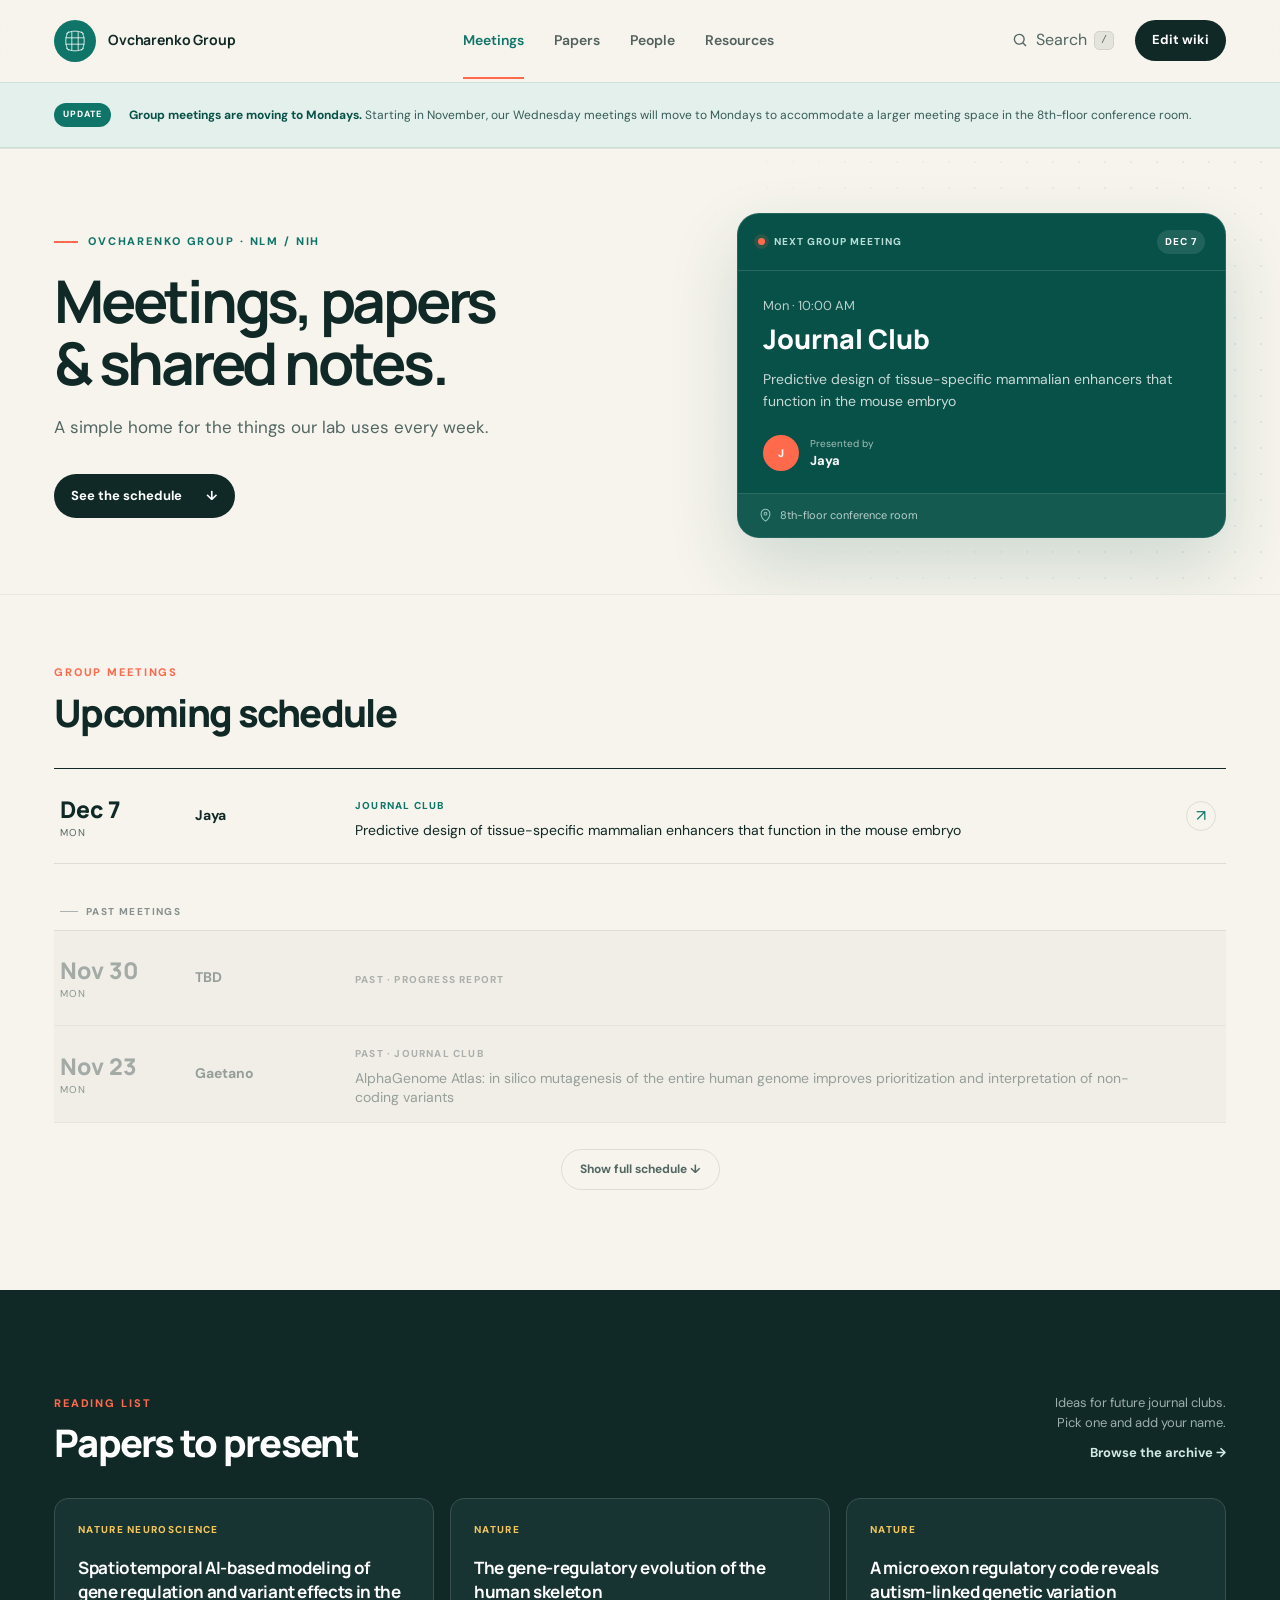
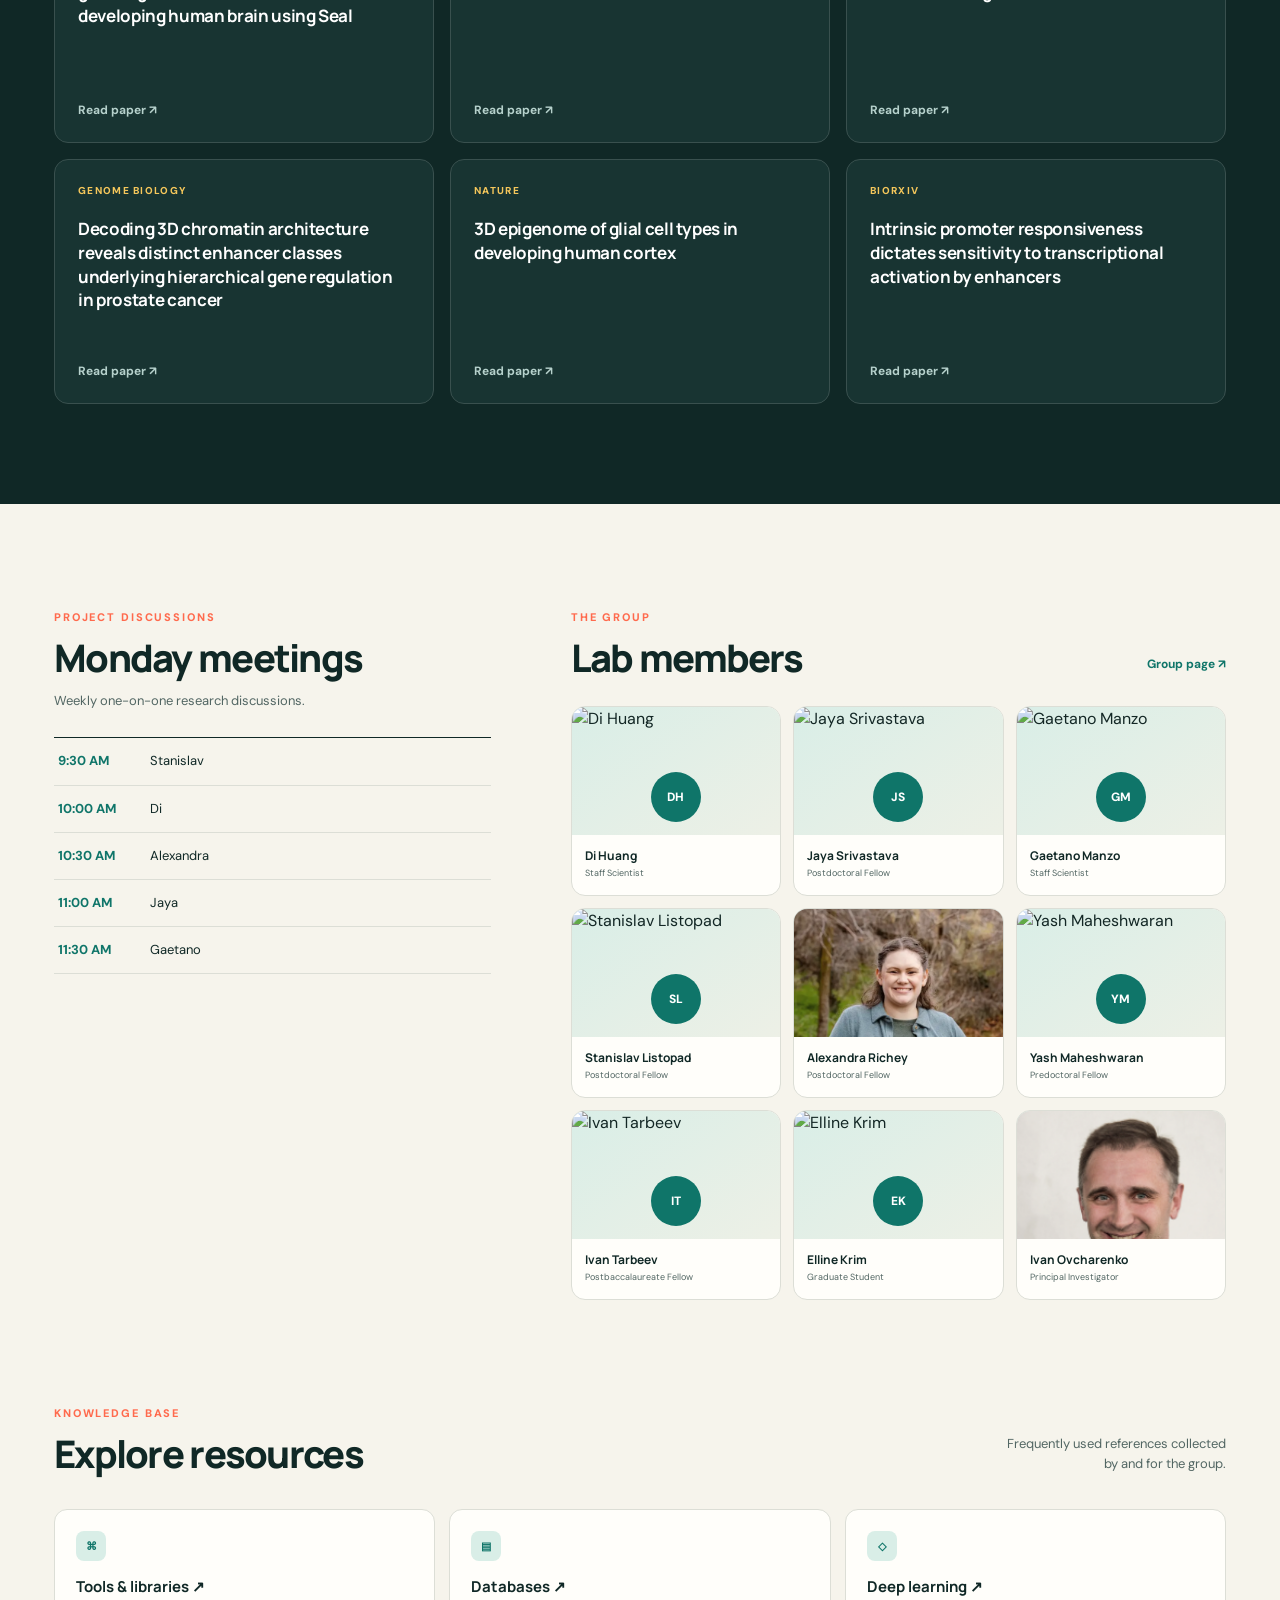
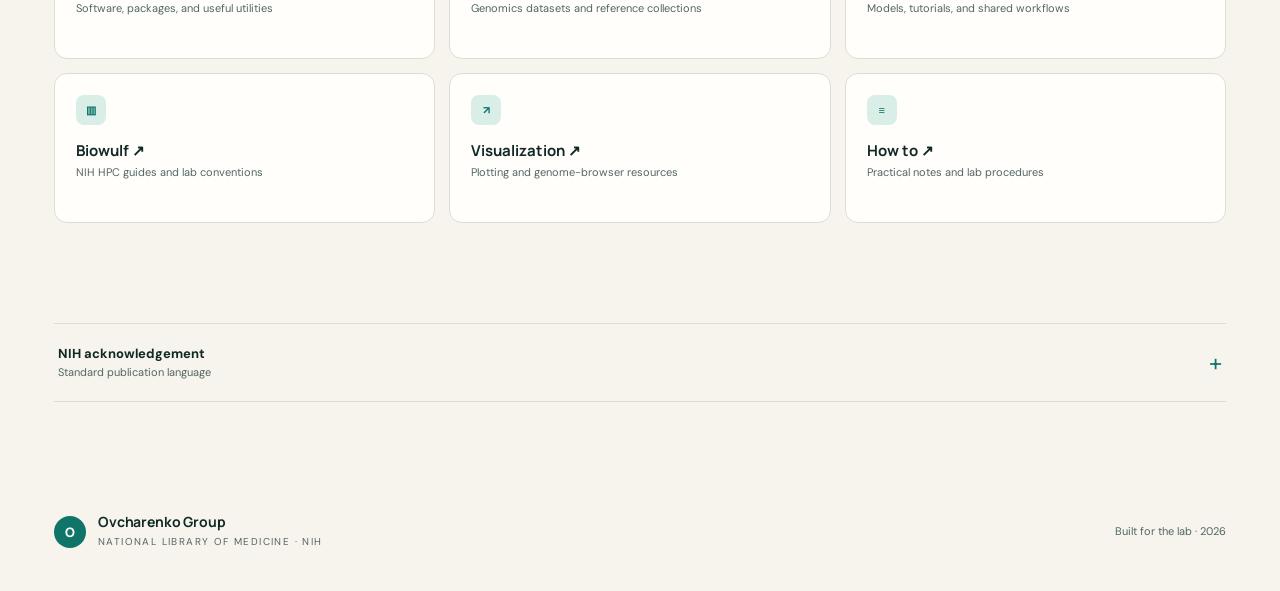
==== commit c12072d7: "Add modern journal club paper archive" ====
--- a/index.html
+++ b/index.html
@@ -8,7 +8,7 @@
     <link rel="preconnect" href="https://fonts.googleapis.com" />
     <link rel="preconnect" href="https://fonts.gstatic.com" crossorigin />
     <link href="https://fonts.googleapis.com/css2?family=DM+Sans:wght@400;500;600;700&family=Manrope:wght@600;700;800&display=swap" rel="stylesheet" />
-    <link rel="stylesheet" href="styles.css?v=8" />
+    <link rel="stylesheet" href="styles.css?v=9" />
   </head>
   <body>
     <a class="skip-link" href="#main">Skip to content</a>
@@ -92,7 +92,7 @@
         <section class="content-section papers-section" id="papers">
           <div class="section-heading light">
             <div><span class="section-kicker">Reading list</span><h2>Papers to present</h2></div>
-            <p>Ideas for future journal clubs.<br />Pick one and add your name.</p>
+            <p>Ideas for future journal clubs.<br />Pick one and add your name.<br /><a class="archive-link" href="journal-club.html">Browse the archive →</a></p>
           </div>
           <div class="paper-grid" id="paper-grid"></div>
         </section>
--- a/styles.css
+++ b/styles.css
@@ -107,6 +107,8 @@
 
 .papers-section { max-width: none; padding-left: max(34px, calc((100vw - 1172px) / 2)); padding-right: max(34px, calc((100vw - 1172px) / 2)); background: var(--ink); color: white; }
 .section-heading.light > p { color: #9cafac; }.section-heading.light h2 { color: white; }
+.archive-link { display: inline-block; margin-top: 10px; color: #d1e8e3; font-weight: 700; }
+.archive-link:hover { color: white; }
 .paper-grid { display: grid; grid-template-columns: repeat(3, 1fr); gap: 16px; }
 .paper-card { min-height: 245px; padding: 23px; display: flex; flex-direction: column; border: 1px solid #39504e; border-radius: 14px; background: #183432; transition: .25s; }
 .paper-card:hover { transform: translateY(-4px); border-color: #658b85; background: #1b3d3a; }
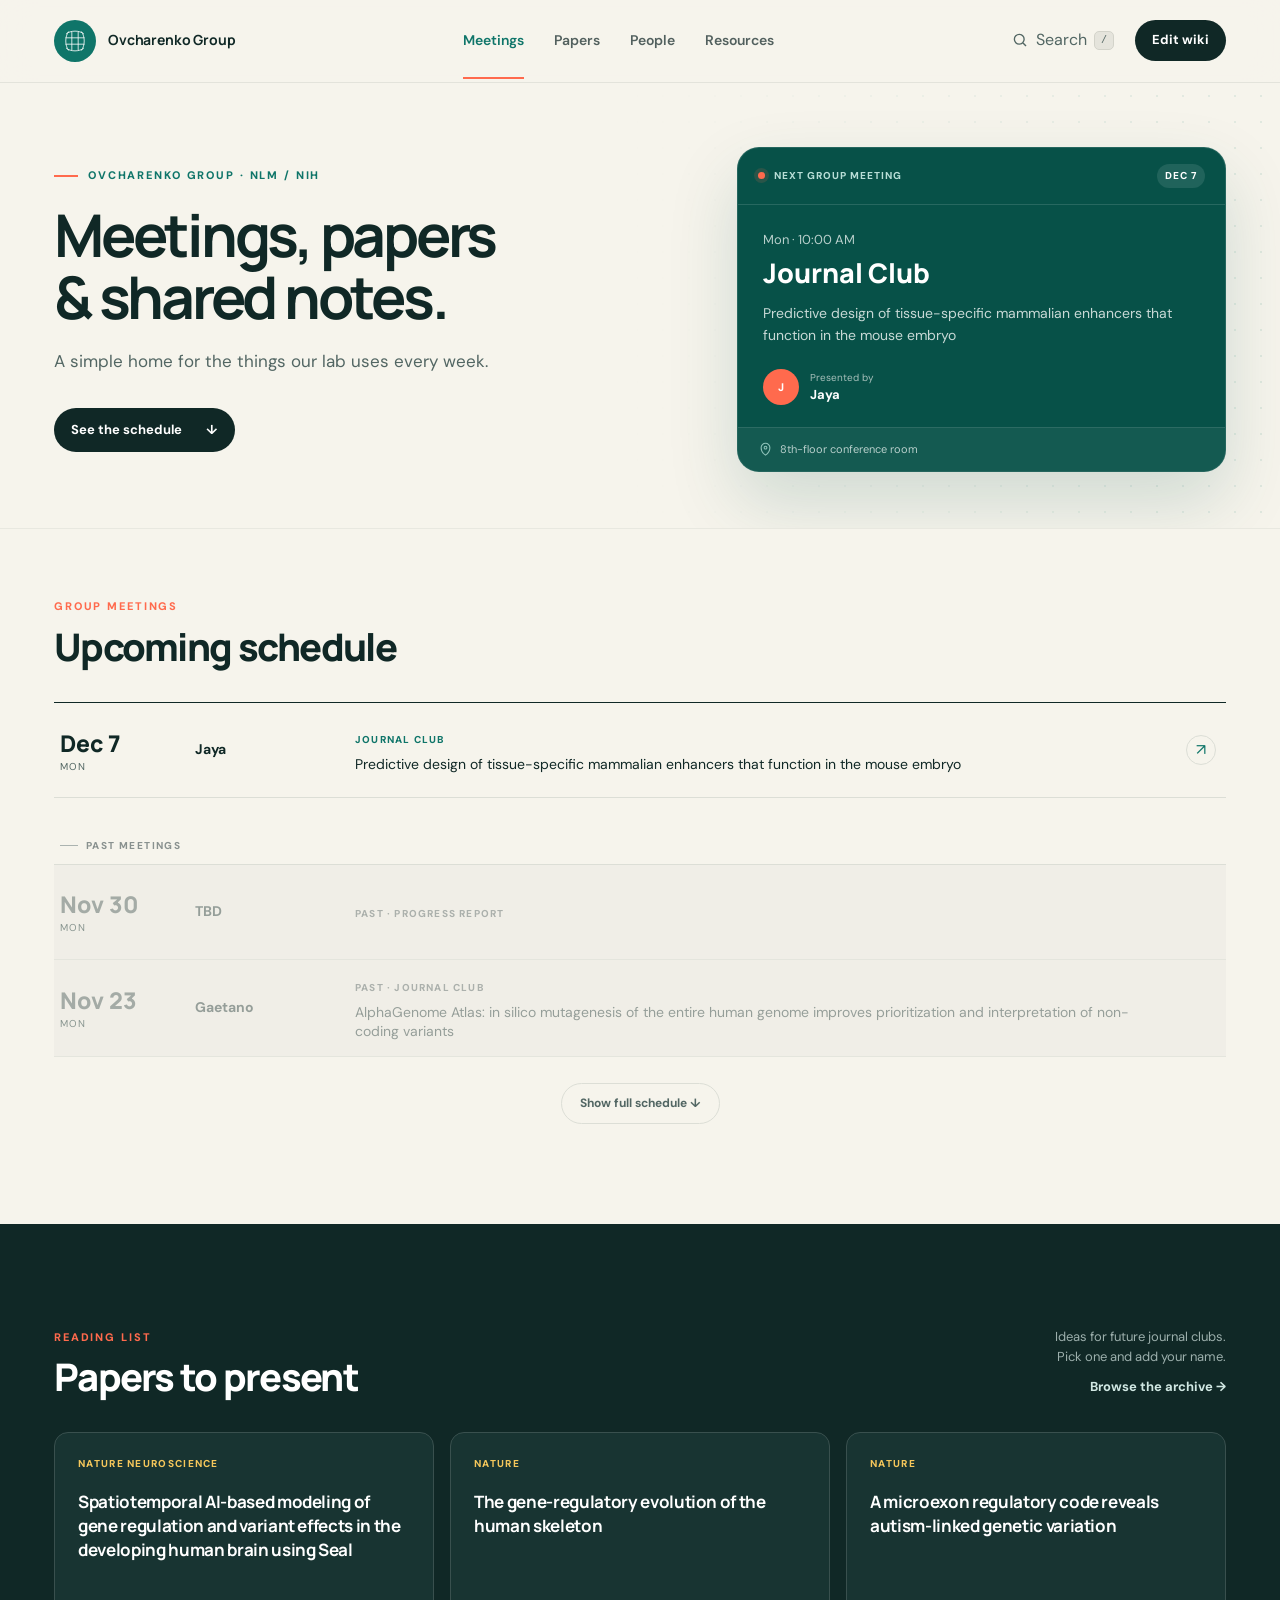
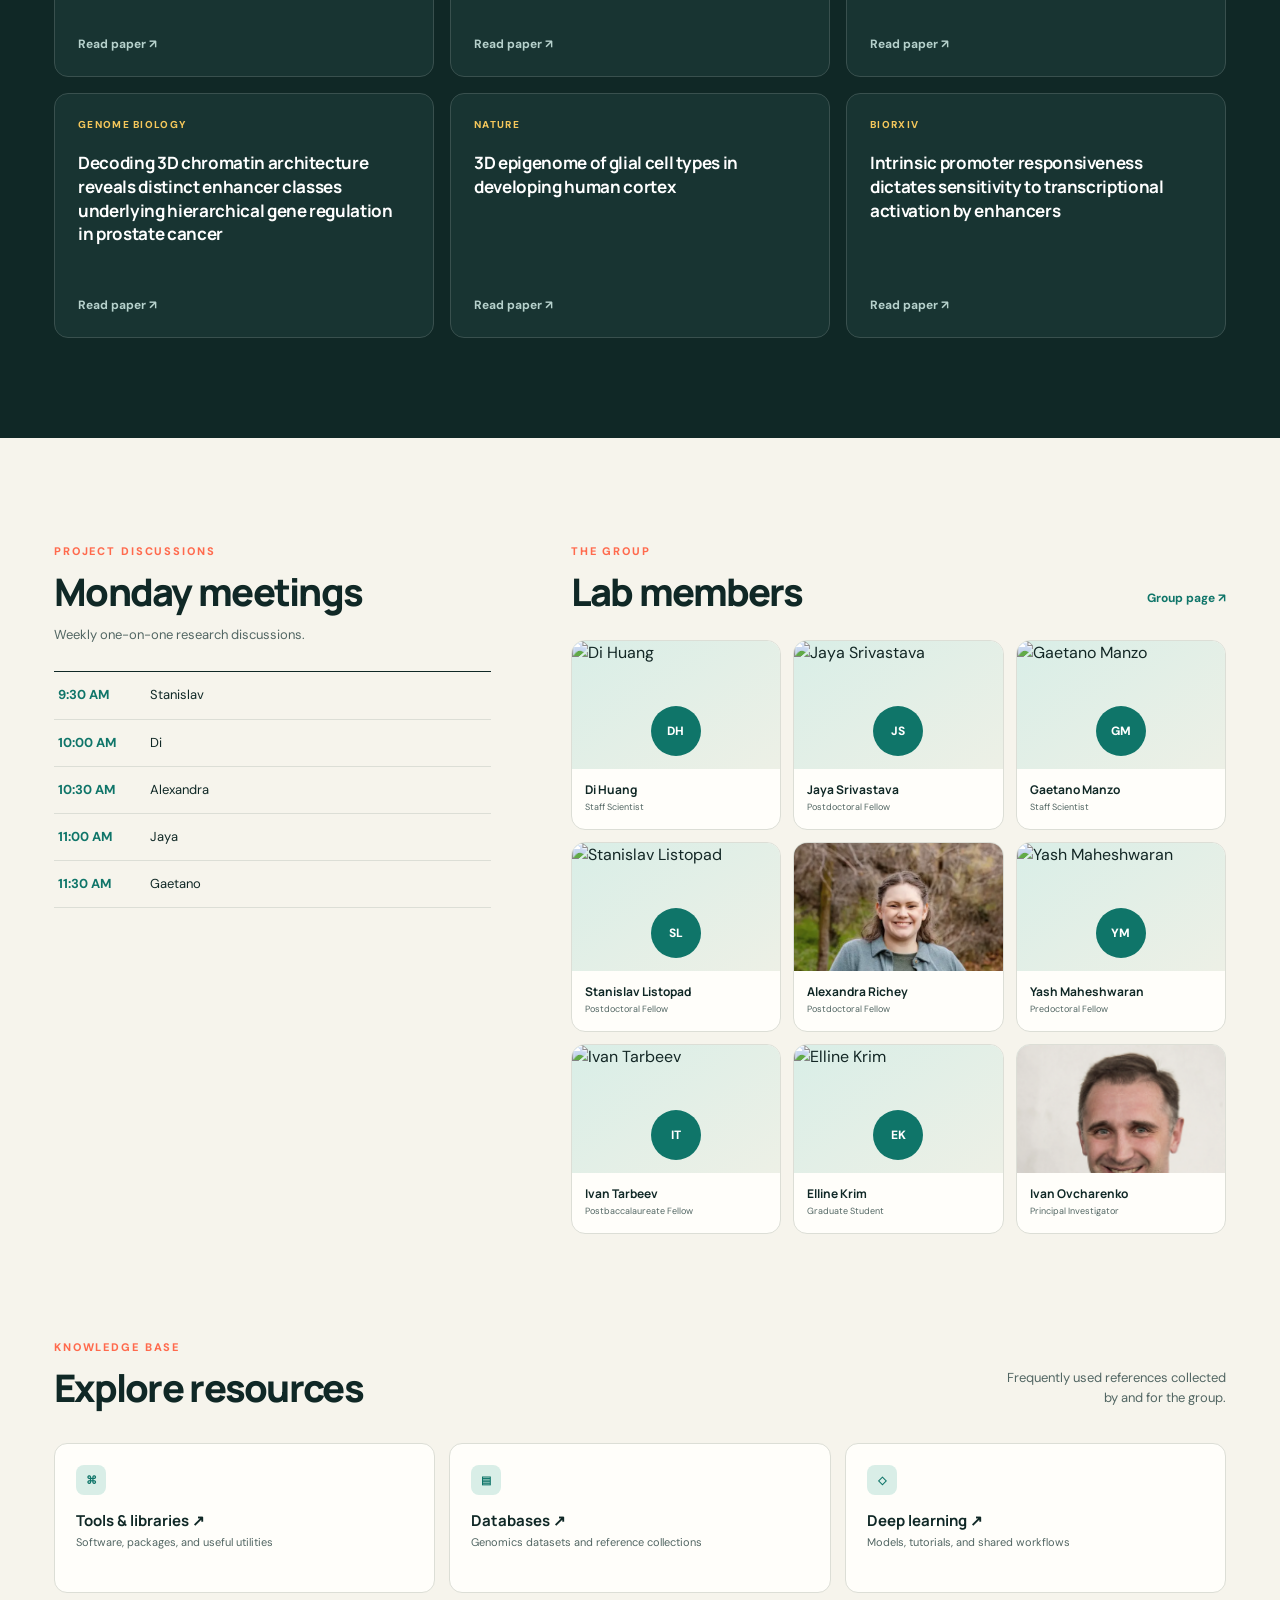
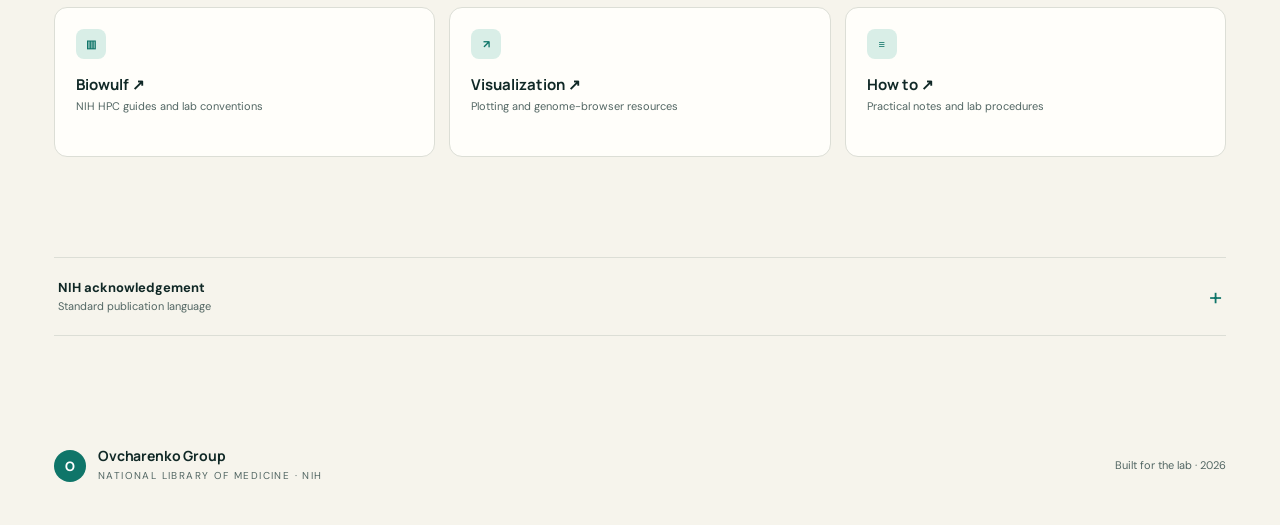
==== commit b85363d6: "Remove schedule update banner Co-authored-by: Copilot <223556219+Copilot@users.noreply.github.com>" ====
--- a/index.html
+++ b/index.html
@@ -41,13 +41,6 @@
       <nav class="mobile-nav" id="mobile-nav" aria-label="Mobile navigation" hidden>
         <a href="#meetings">Meetings</a><a href="#papers">Papers</a><a href="#people">People</a><a href="#resources">Resources</a>
       </nav>
-
-      <aside class="announcement" aria-label="Schedule update">
-        <div class="announcement-inner">
-          <span class="announcement-label">Update</span>
-          <p><strong>Group meetings are moving to Mondays.</strong> Starting in November, our Wednesday meetings will move to Mondays to accommodate a larger meeting space in the 8th-floor conference room.</p>
-        </div>
-      </aside>
 
       <main id="main">
         <section class="hero" id="top">
@@ -140,6 +133,6 @@
       </div>
       <div class="search-results" id="search-results"><p>Start typing to search across the wiki.</p></div>
     </dialog>
-    <script src="app.js?v=9" defer></script>
+    <script src="app.js?v=10" defer></script>
   </body>
 </html>
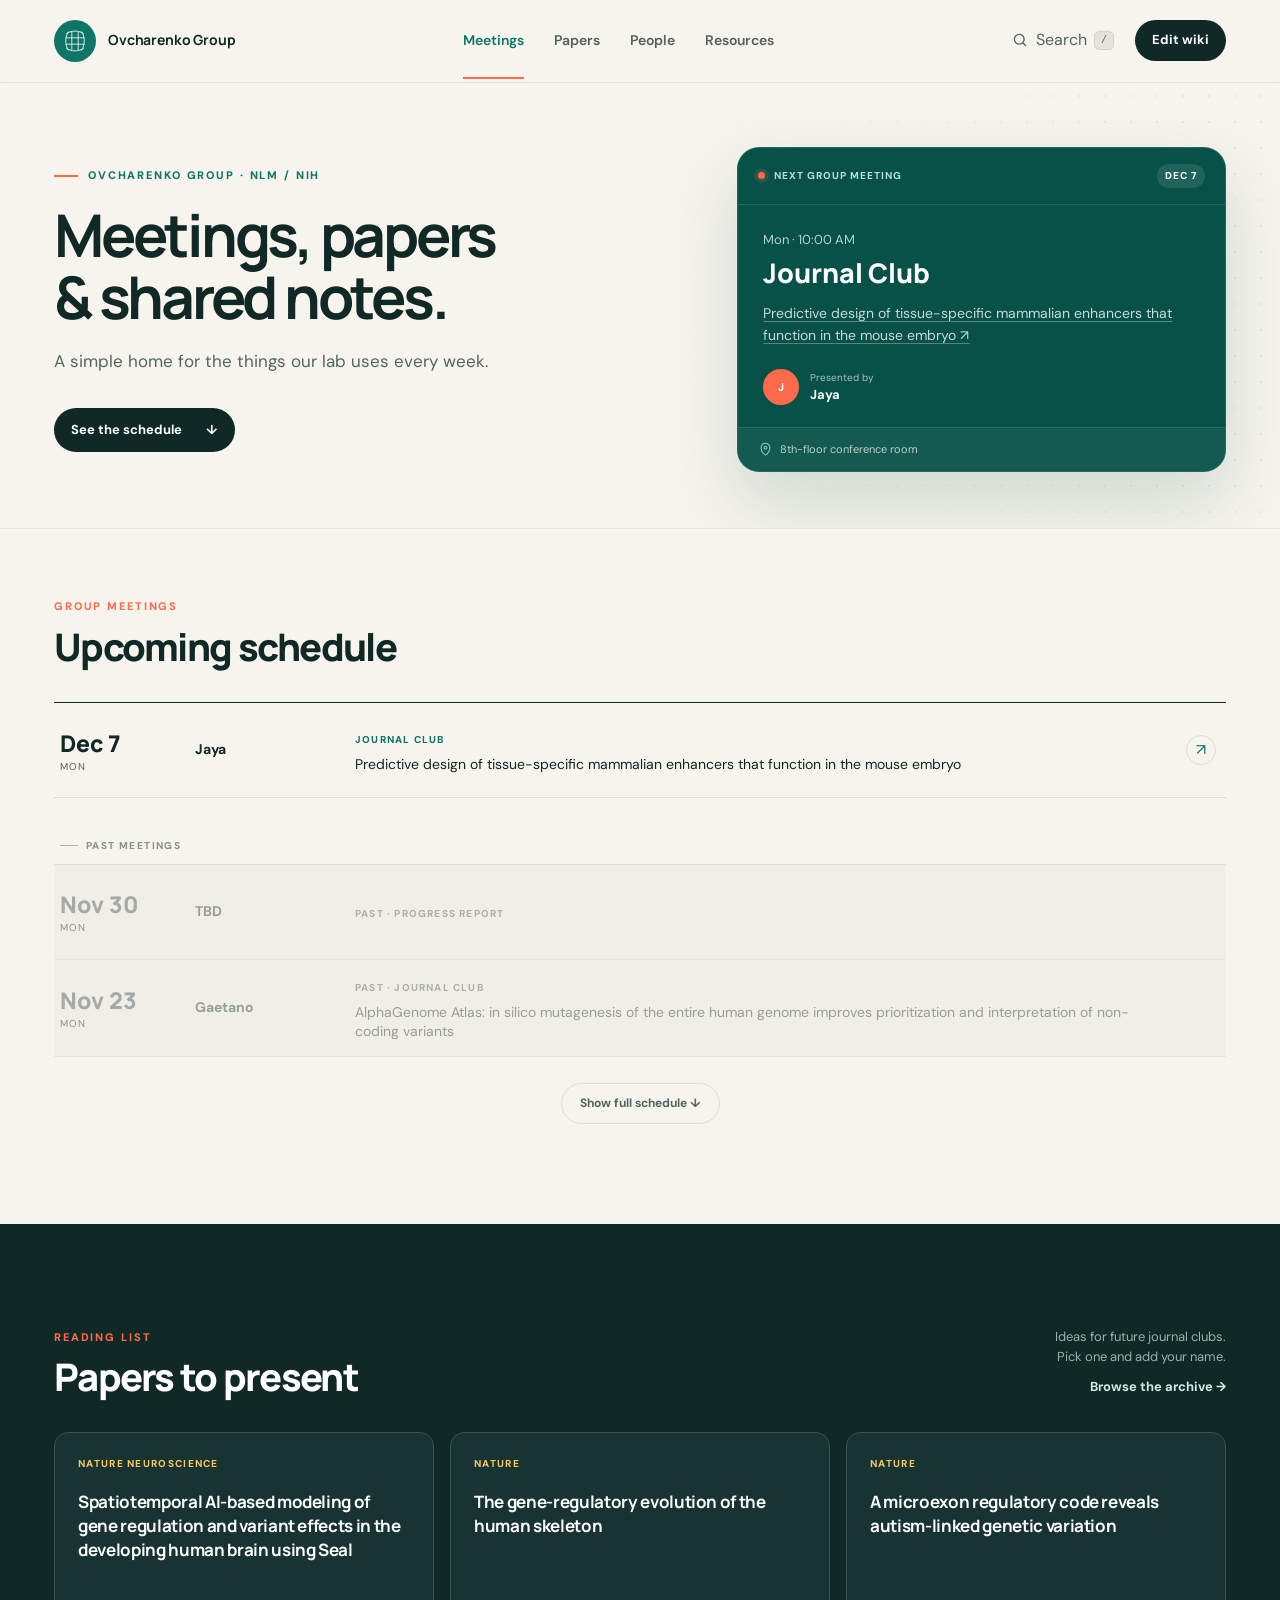
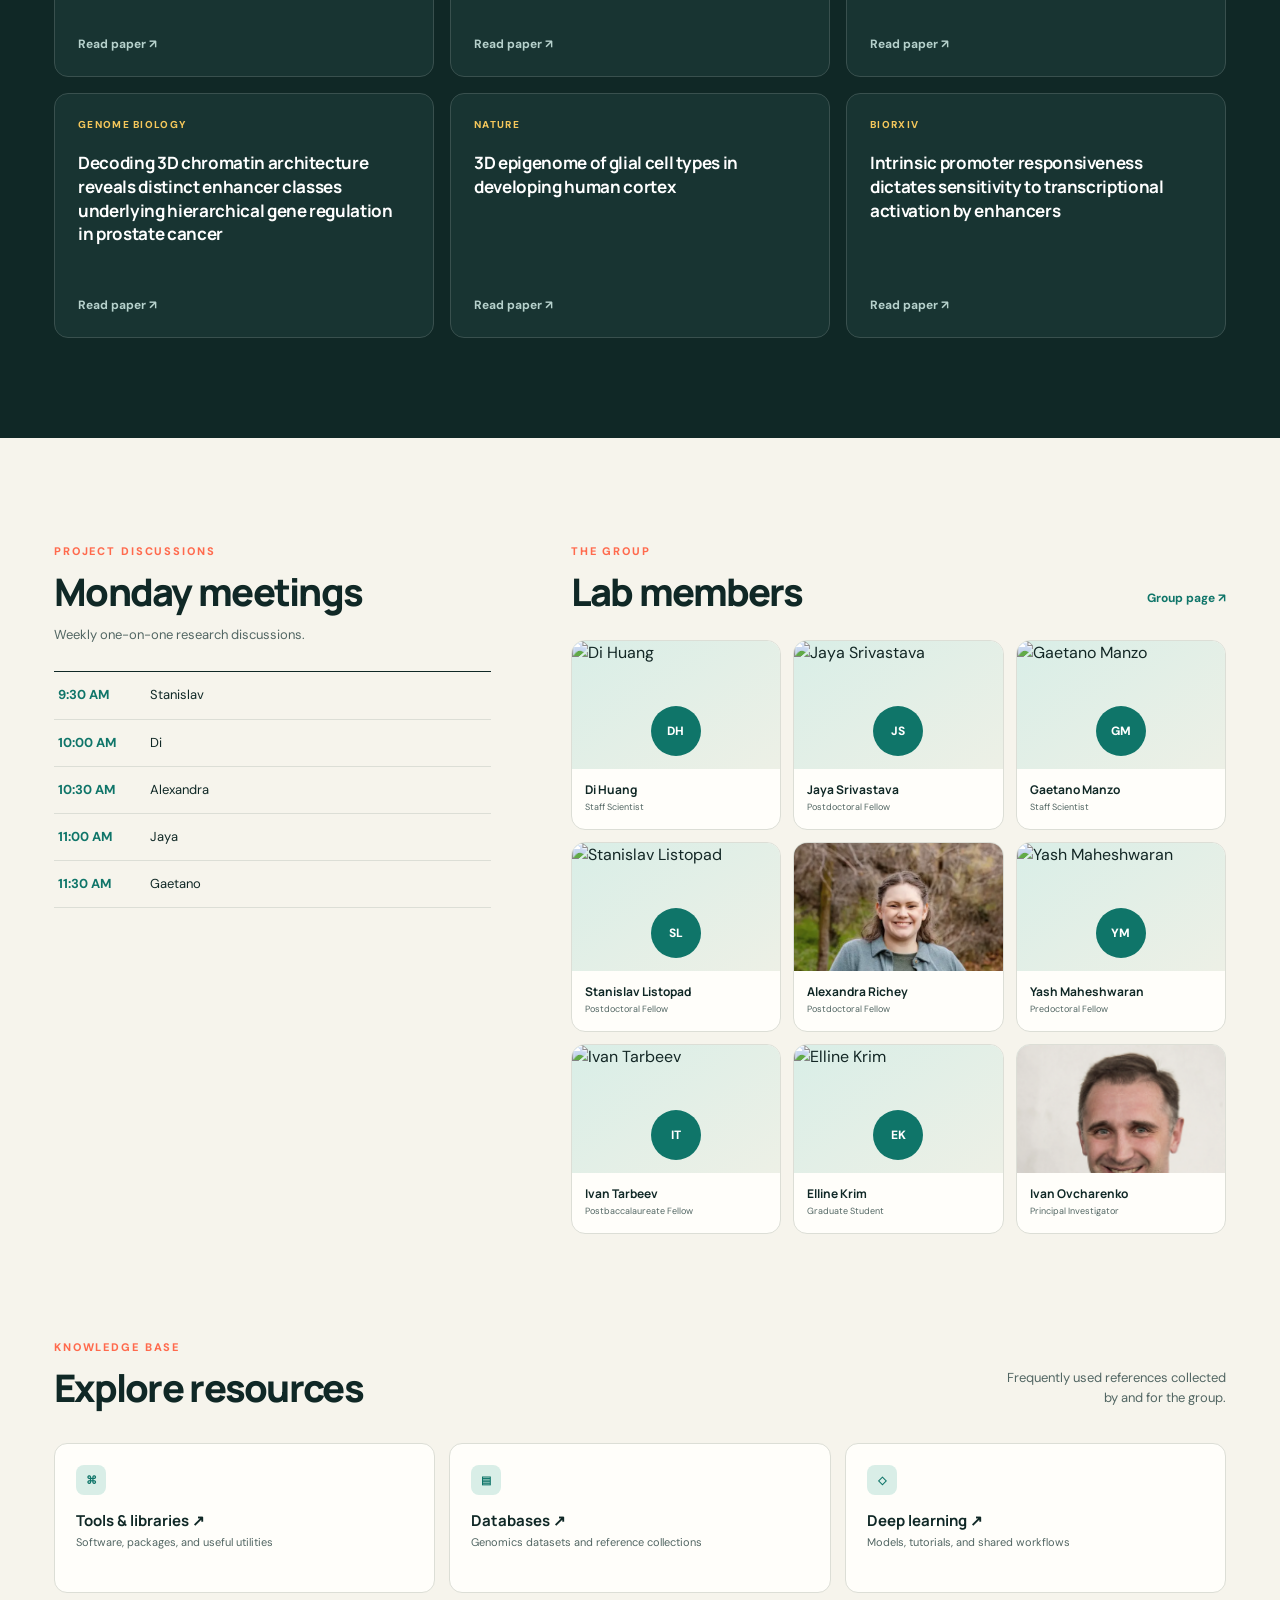
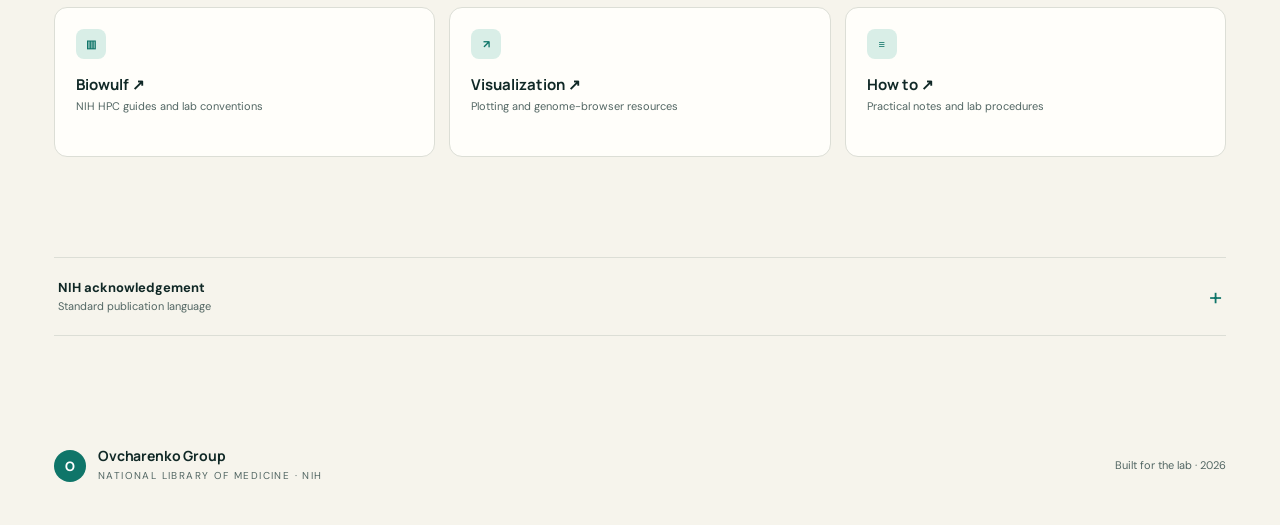
==== commit 516b6818: "Show every presentation of the next meeting day in the hero panel Co-authored-by: Copilot <223556219" ====
--- a/index.html
+++ b/index.html
@@ -8,7 +8,7 @@
     <link rel="preconnect" href="https://fonts.googleapis.com" />
     <link rel="preconnect" href="https://fonts.gstatic.com" crossorigin />
     <link href="https://fonts.googleapis.com/css2?family=DM+Sans:wght@400;500;600;700&family=Manrope:wght@600;700;800&display=swap" rel="stylesheet" />
-    <link rel="stylesheet" href="styles.css?v=9" />
+    <link rel="stylesheet" href="styles.css?v=10" />
   </head>
   <body>
     <a class="skip-link" href="#main">Skip to content</a>
@@ -52,23 +52,18 @@
               <a class="primary-button" href="#meetings">See the schedule <span aria-hidden="true">↓</span></a>
             </div>
           </div>
-          <aside class="next-card" aria-labelledby="next-meeting-title">
+          <aside class="next-card" aria-labelledby="next-card-label">
             <div class="next-card-top">
               <span class="live-dot"></span>
-              <span>Next group meeting</span>
-              <span class="date-chip" id="next-date-chip">OCT 28</span>
+              <span id="next-card-label">Next group meeting</span>
+              <span class="date-chip" id="next-date-chip">—</span>
             </div>
             <div class="next-card-body">
-              <p class="meeting-time" id="next-meeting-time">Wednesday · 10:00 AM</p>
-              <h2 id="next-meeting-title">Journal Club</h2>
-              <p class="paper-title" id="next-paper-title">Functional dissection of complex trait variants at single-nucleotide resolution</p>
-              <div class="presenter-row">
-                <span class="avatar" id="next-avatar">DH</span>
-                <div><small>Presented by</small><strong id="next-presenter">Di</strong></div>
-              </div>
+              <p class="meeting-time" id="next-meeting-time">Loading schedule…</p>
+              <div class="next-presentations" id="next-presentations"></div>
             </div>
             <div class="next-card-footer" id="next-location-footer">
-              <span><svg viewBox="0 0 24 24" aria-hidden="true"><path d="M12 21s7-5 7-12a7 7 0 1 0-14 0c0 7 7 12 7 12Z"/><circle cx="12" cy="9" r="2.2"/></svg><span id="next-location">6th floor conference room</span></span>
+              <span><svg viewBox="0 0 24 24" aria-hidden="true"><path d="M12 21s7-5 7-12a7 7 0 1 0-14 0c0 7 7 12 7 12Z"/><circle cx="12" cy="9" r="2.2"/></svg><span id="next-location">8th-floor conference room</span></span>
             </div>
           </aside>
           <div class="ambient-grid" aria-hidden="true"></div>
@@ -133,6 +128,6 @@
       </div>
       <div class="search-results" id="search-results"><p>Start typing to search across the wiki.</p></div>
     </dialog>
-    <script src="app.js?v=10" defer></script>
+    <script src="app.js?v=12" defer></script>
   </body>
 </html>
--- a/styles.css
+++ b/styles.css
@@ -70,6 +70,11 @@
 .meeting-time { margin: 0 0 7px; color: #b8cfcb; font-size: 13px; }
 .next-card h2 { margin: 0; font: 800 27px/1.2 Manrope, sans-serif; }
 .paper-title { margin: 14px 0 23px; color: #c8d9d6; font-size: 14px; line-height: 1.55; }
+.paper-title a { color: inherit; text-decoration: underline; text-decoration-color: rgba(255,255,255,.3); text-underline-offset: 3px; }
+.paper-title a:hover { color: white; }
+.next-presentation + .next-presentation { margin-top: 20px; padding-top: 20px; border-top: 1px solid rgba(255,255,255,.13); }
+.next-presentations.is-multiple h2 { font-size: 22px; }
+.next-presentations.is-multiple .paper-title { margin: 9px 0 14px; font-size: 13px; }
 .presenter-row { display: flex; align-items: center; gap: 11px; }
 .avatar { width: 36px; height: 36px; display: grid; place-items: center; border-radius: 50%; background: var(--coral); color: white; font-size: 11px; font-weight: 800; }
 .presenter-row small, .presenter-row strong { display: block; }
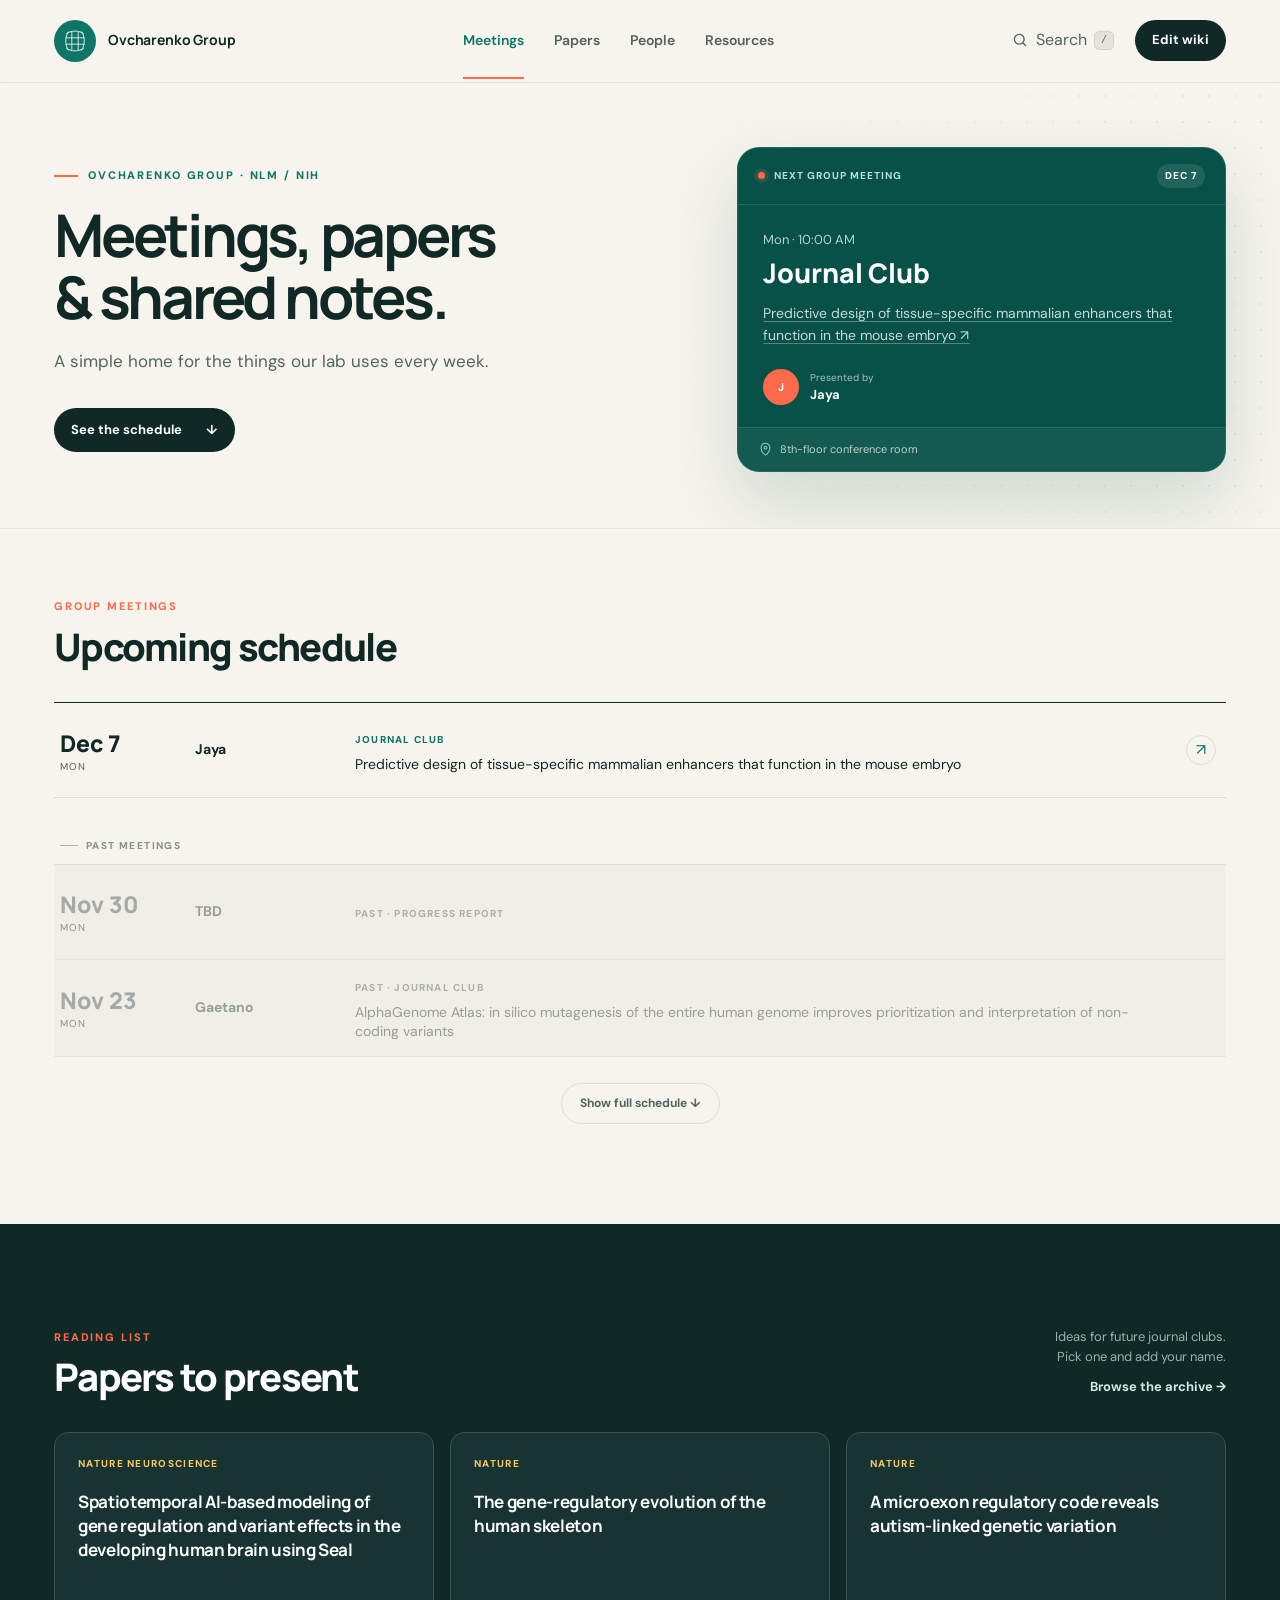
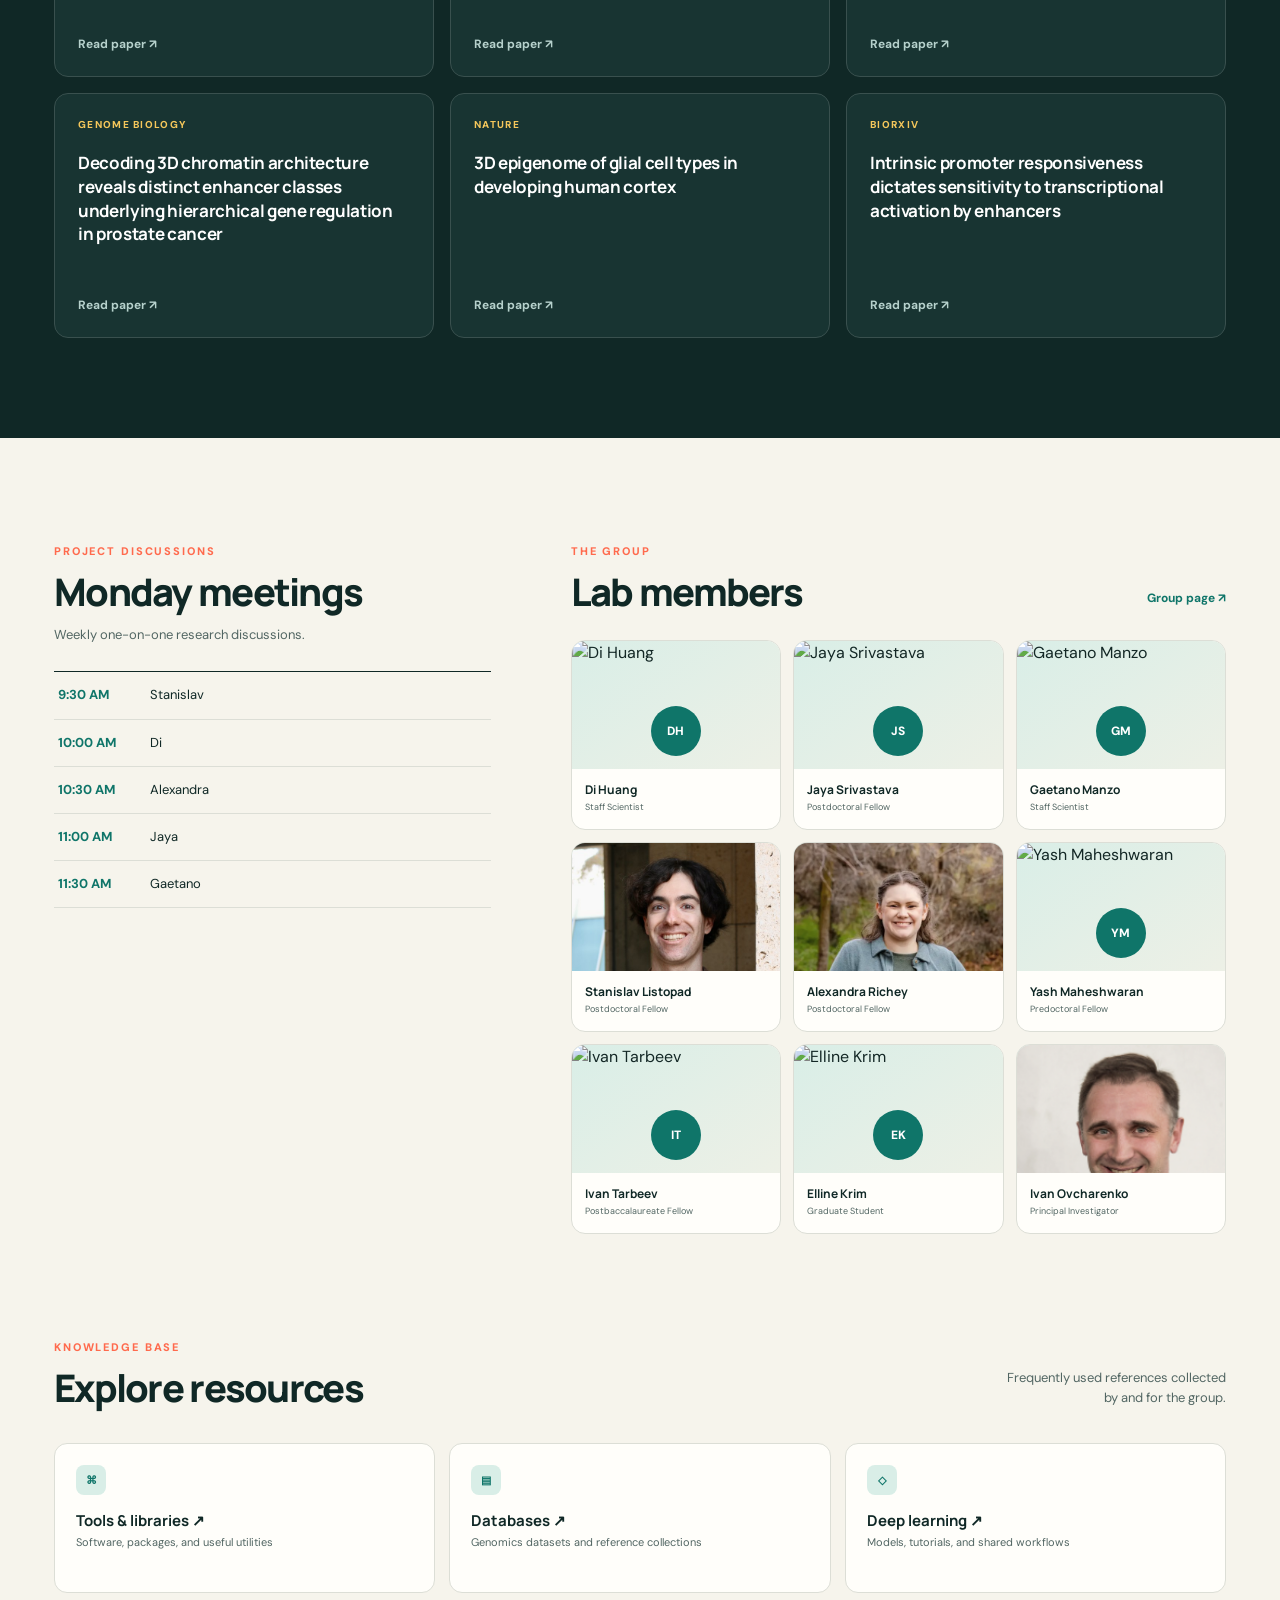
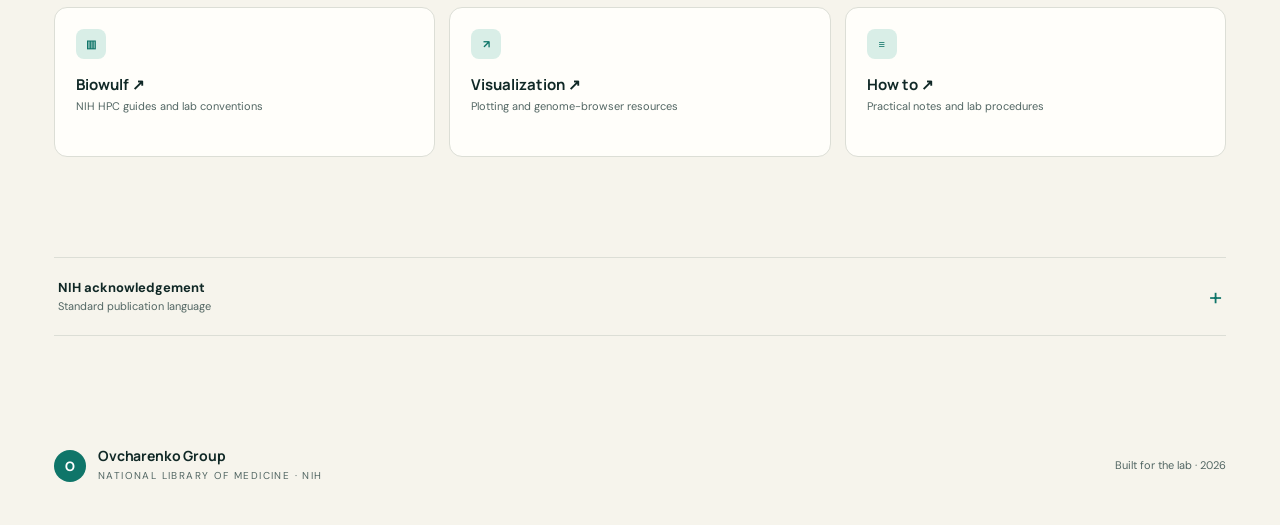
==== commit 50343dfe: "Add Stanislav Listopad's photo Co-authored-by: Copilot <223556219+Copilot@users.noreply.github.com>" ====
--- a/index.html
+++ b/index.html
@@ -128,6 +128,6 @@
       </div>
       <div class="search-results" id="search-results"><p>Start typing to search across the wiki.</p></div>
     </dialog>
-    <script src="app.js?v=12" defer></script>
+    <script src="app.js?v=13" defer></script>
   </body>
 </html>
